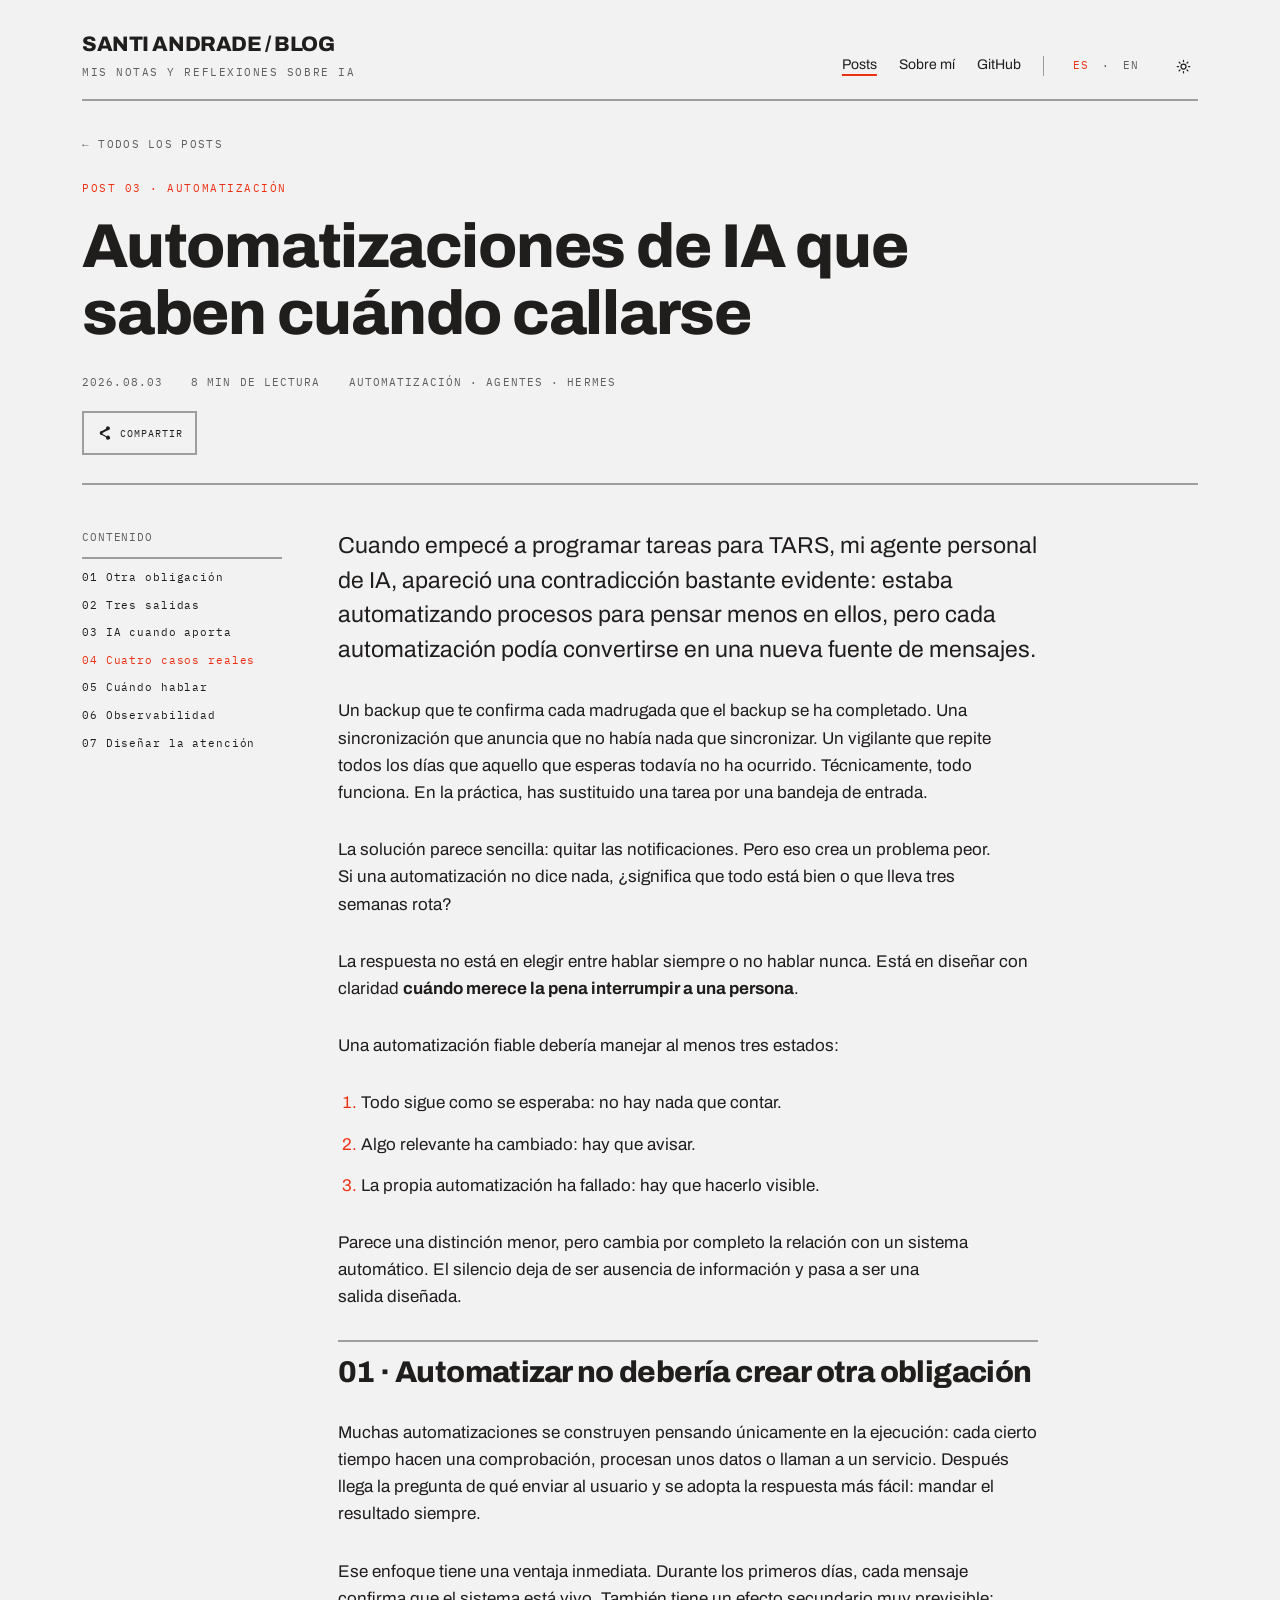
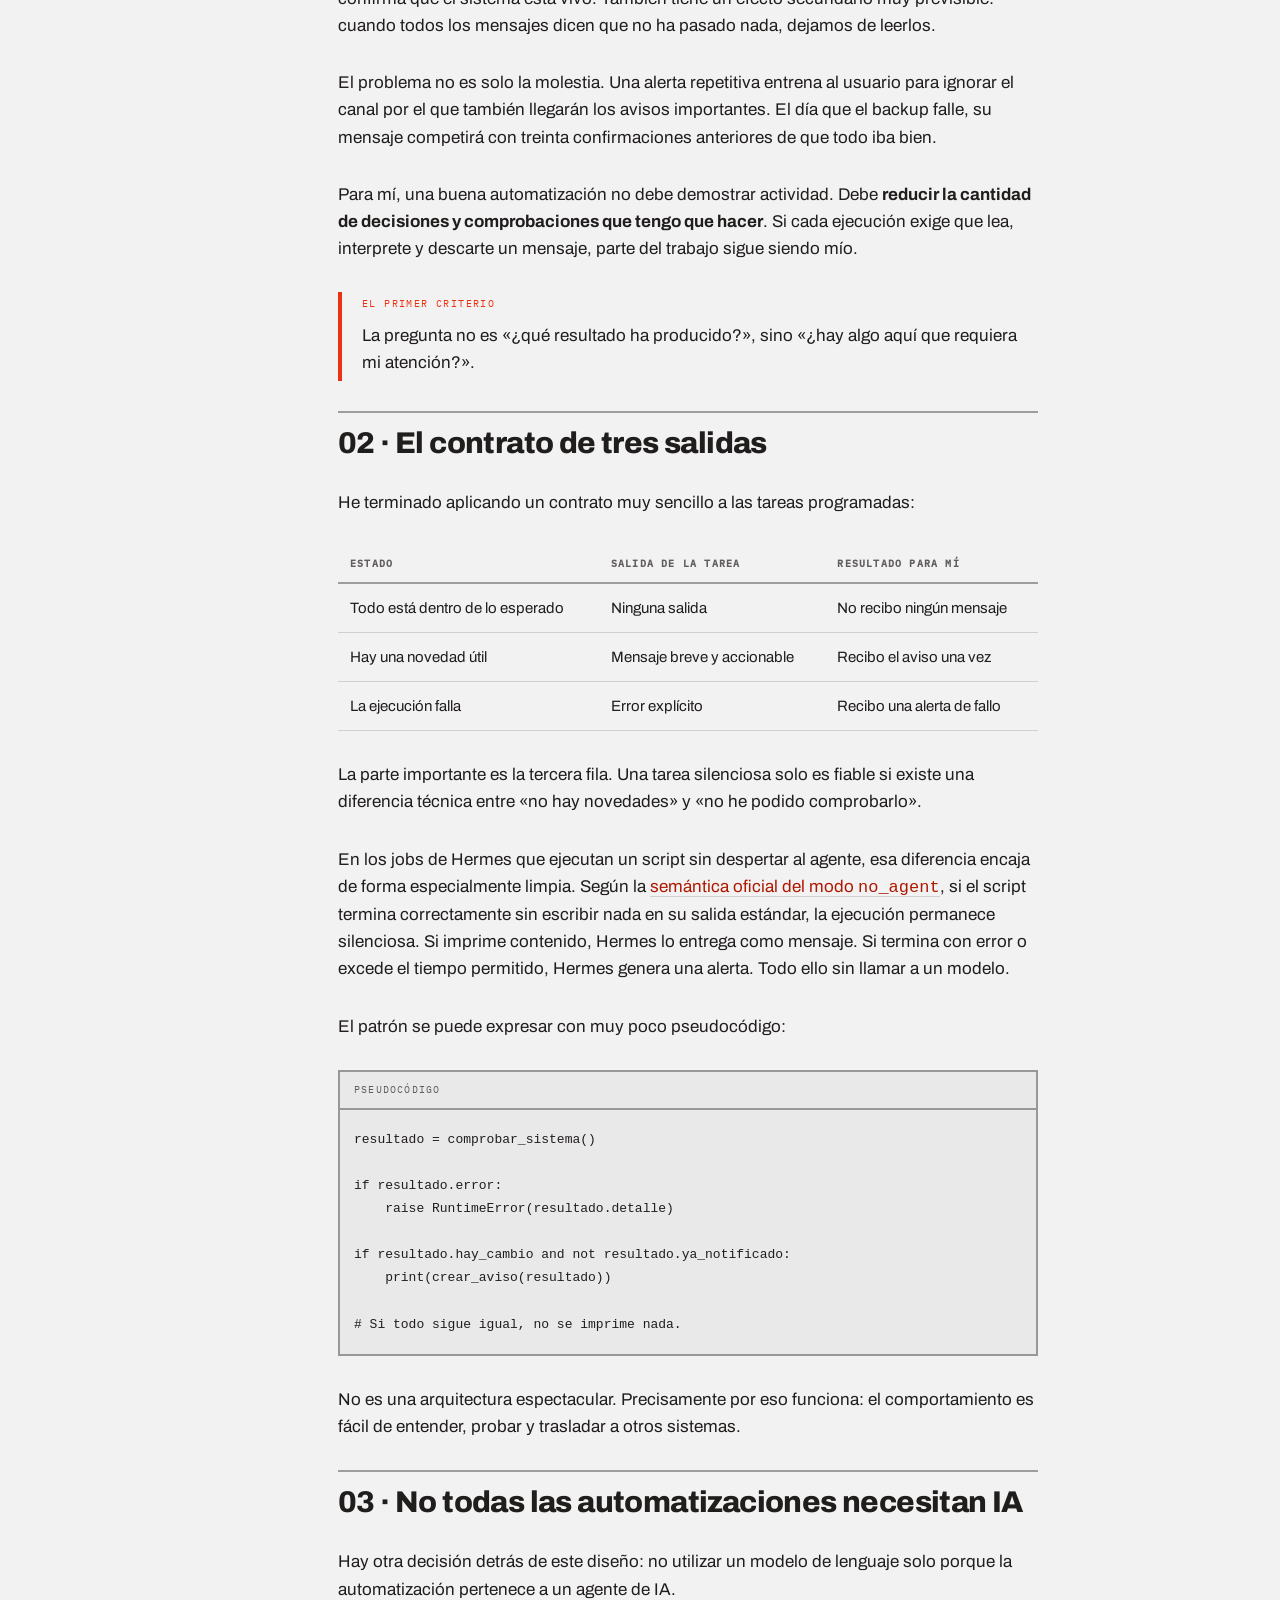
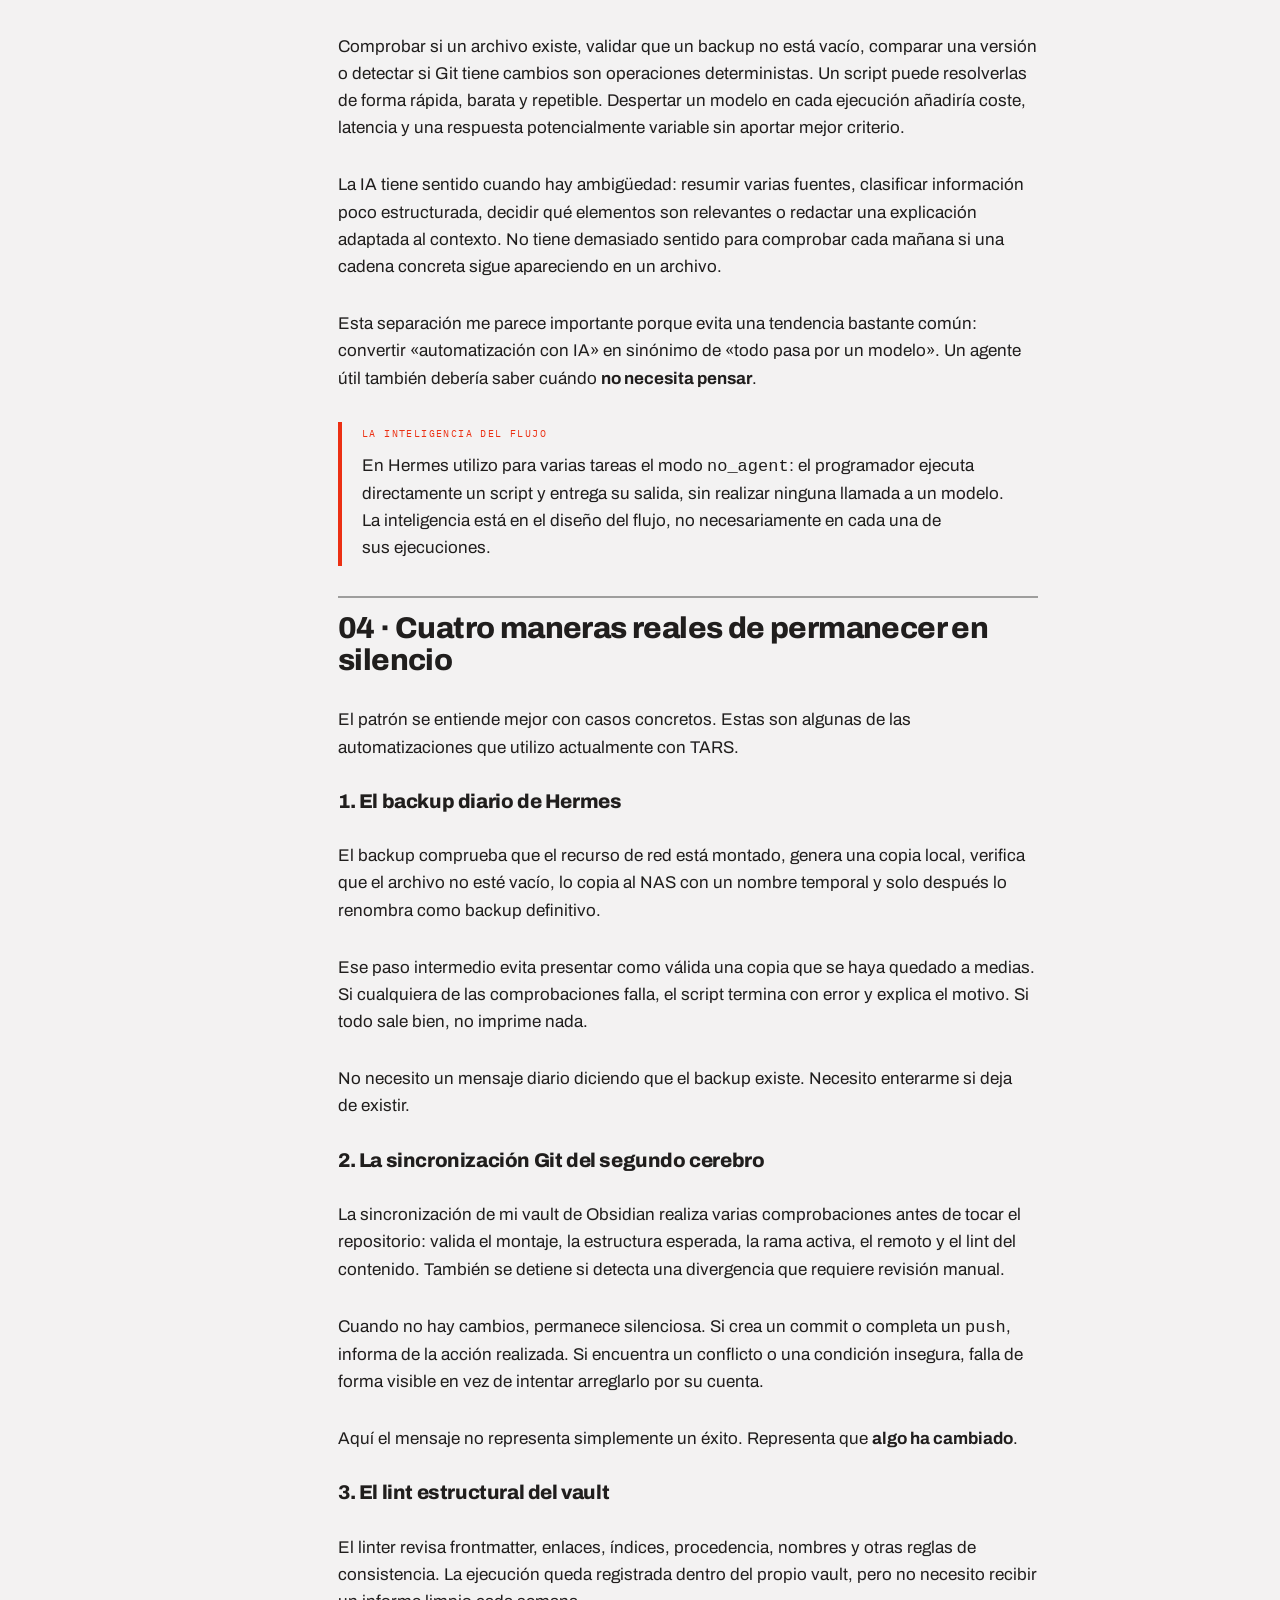
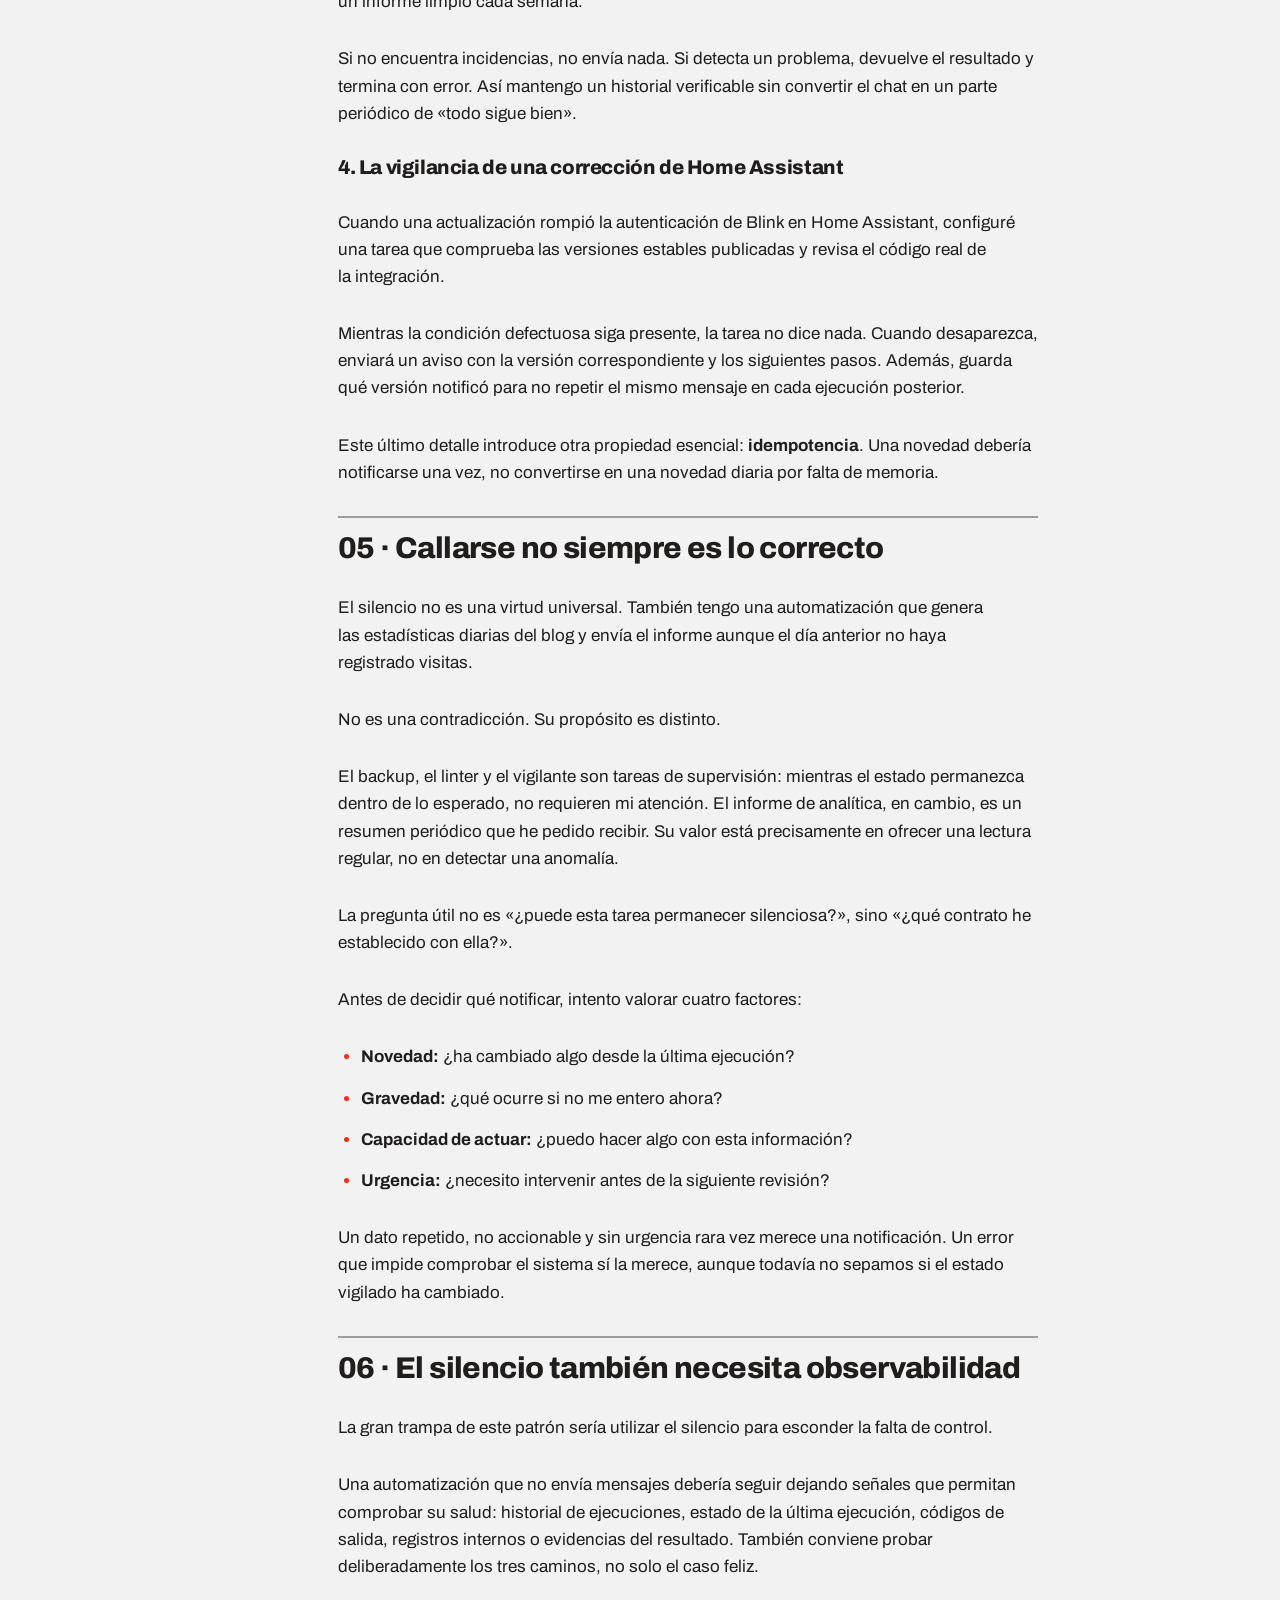
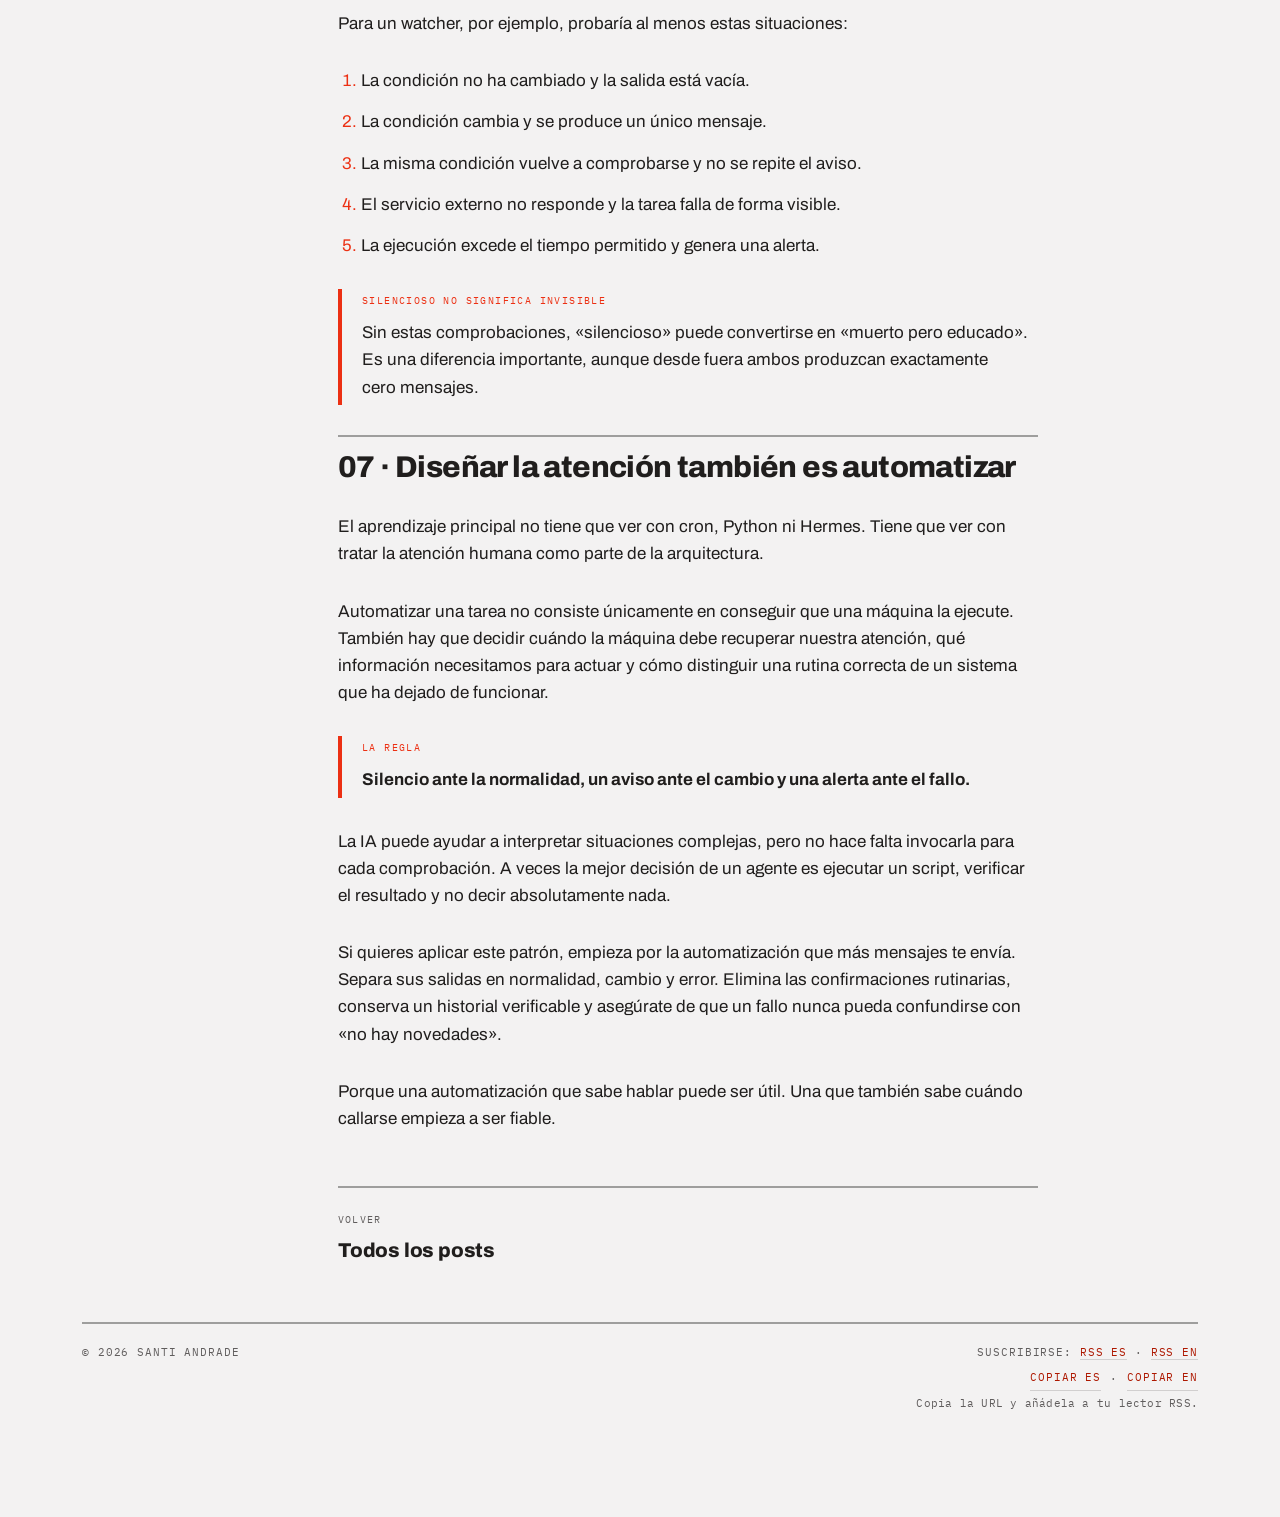
==== automatizaciones-ia-que-saben-cuando-callarse/index.html @ 7eafd033 "content: automatizaciones de IA que saben cuándo callarse" ====
<!DOCTYPE html>
<html lang="es">
<head>
<meta charset="UTF-8">
<meta name="viewport" content="width=device-width, initial-scale=1">
<meta name="site-base" content="/blog/">
<meta name="site-origin" content="https://santiandrade.github.io">
<meta name="initial-post" content="automatizaciones-ia-que-saben-cuando-callarse">
<meta name="description" content="Una automatización útil no necesita anunciar cada éxito: silencio cuando todo funciona, aviso cuando algo cambia y alerta ante el fallo.">
<meta property="og:type" content="article">
<meta property="og:title" content="Automatizaciones de IA que saben cuándo callarse / Santi Andrade">
<meta property="og:description" content="Una automatización útil no necesita anunciar cada éxito: silencio cuando todo funciona, aviso cuando algo cambia y alerta ante el fallo.">
<meta property="og:url" content="https://santiandrade.github.io/blog/automatizaciones-ia-que-saben-cuando-callarse/">
<meta property="og:site_name" content="Santi Andrade / Blog">
<meta name="twitter:card" content="summary">
<meta name="twitter:title" content="Automatizaciones de IA que saben cuándo callarse / Santi Andrade">
<meta name="twitter:description" content="Una automatización útil no necesita anunciar cada éxito: silencio cuando todo funciona, aviso cuando algo cambia y alerta ante el fallo.">
<link rel="canonical" href="https://santiandrade.github.io/blog/automatizaciones-ia-que-saben-cuando-callarse/">
<link rel="alternate" type="application/rss+xml" title="Santi Andrade / Blog — Español" href="https://santiandrade.github.io/blog/feed.xml">
<link rel="alternate" type="application/rss+xml" title="Santi Andrade / Blog — English" href="https://santiandrade.github.io/blog/feed-en.xml">
<base href="../">
<title>Automatizaciones de IA que saben cuándo callarse / Santi Andrade</title>
<link rel="stylesheet" href="css/styles.css">
</head>
<body>

<div class="page" data-r="page">

<header class="site-header" data-r="head">
  <div class="brand">
    <a href="#" class="brand-link" data-go="home">SANTI ANDRADE / BLOG</a>
    <span class="brand-tagline"><span data-l="es">MIS NOTAS Y REFLEXIONES SOBRE IA</span><span data-l="en">MY NOTES AND REFLECTIONS ON AI</span></span>
  </div>
  <nav class="site-nav">
    <a href="#" class="nav-link" data-nav="home" data-go="home"><span data-l="es">Posts</span><span data-l="en">Posts</span></a>
    <a href="#" class="nav-link" data-nav="about" data-go="about"><span data-l="es">Sobre mí</span><span data-l="en">About</span></a>
    <a href="https://github.com/santiandrade" class="nav-link" target="_blank" rel="noopener">GitHub</a>
    <span class="nav-sep"></span>
    <div class="lang-switch">
      <button type="button" class="lang-btn" data-set-lang="es">ES</button>
      <span class="lang-switch-sep">·</span>
      <button type="button" class="lang-btn" data-set-lang="en">EN</button>
    </div>
    <button type="button" class="theme-toggle" data-theme-toggle aria-label="Cambiar tema" title="Claro / Oscuro">
      <svg data-icon="sun" width="15" height="15" viewBox="0 0 24 24" fill="none" stroke="currentColor" stroke-width="2" stroke-linecap="round"><circle cx="12" cy="12" r="4"></circle><path d="M12 2v2M12 20v2M4.93 4.93l1.41 1.41M17.66 17.66l1.41 1.41M2 12h2M20 12h2M6.34 17.66l-1.41 1.41M19.07 4.93l-1.41 1.41"></path></svg>
      <svg data-icon="moon" width="15" height="15" viewBox="0 0 24 24" fill="none" stroke="currentColor" stroke-width="2" stroke-linecap="round"><path d="M12 3a6 6 0 0 0 9 9 9 9 0 1 1-9-9Z"></path></svg>
    </button>
  </nav>
</header>

<!-- ─────────── HOME ─────────── -->
<main data-screen="home">
  <section class="hero" data-r="cols">
    <h1 class="hero-title">
      <span data-l="es">Delega la ejecución a la IA, nunca tu criterio.</span>
      <span data-l="en">Delegate execution to AI, never your judgement.</span>
    </h1>
    <div class="hero-copy">
      <p class="hero-lede">
        <span data-l="es">Escribo sobre lo que construyo con IA y reflexiono sobre ello. Casos de uso, herramientas, desarrollo, pensamientos...</span><span data-l="en">I write about what I build with AI and reflect on it. Use cases, tools, development, thoughts...</span>
      </p>
      <p class="hero-meta" data-post-meta>
        <span data-l="es">3 posts · actualizado agosto 2026</span><span data-l="en">3 posts · updated August 2026</span>
      </p>
    </div>
  </section>

  <section class="search-bar" data-r="search">
    <input type="search" data-search class="search-input" placeholder="Buscar…">
    <div class="tag-bar" data-tagbar></div>
  </section>

  <div class="post-list" data-postlist>
    <p class="empty-state" data-empty hidden><span data-l="es">No hay posts que coincidan con la búsqueda.</span><span data-l="en">No posts match your search.</span></p>
  </div>

  <section class="quote-banner" data-r="banner">
    <div class="quote-banner-body">
      <p class="quote-text"><span data-l="es">«Solo podemos ver a corta distancia, pero podemos ver mucho de lo que queda por hacer.»</span><span data-l="en">"We can only see a short distance ahead, but we can see plenty there that needs to be done."</span></p>
      <span class="quote-author">Alan Turing · Computing Machinery and Intelligence (1950)</span>
    </div>
  </section>
</main>

<!-- ─────────── POST ─────────── -->
<main data-screen="post">
  <div class="post-back">
    <a href="#" class="back-link" data-go="home"><span data-l="es">← Todos los posts</span><span data-l="en">← All posts</span></a>
  </div>

  <header class="post-header" data-post-header></header>

  <div class="post-doc" data-r="doc">
    <aside class="post-toc" data-post-toc>
      <span class="post-toc-label"><span data-l="es">Contenido</span><span data-l="en">Contents</span></span>
    </aside>

    <article class="post-body" data-post-body></article>
  </div>
</main>

<!-- ─────────── ABOUT ─────────── -->
<main data-screen="about">
  <section class="about-hero" data-r="cols">
    <div class="about-hero-text" data-about-hero-text></div>
    <div class="about-portrait" data-about-portrait></div>
  </section>

  <section class="about-section" data-r="cols">
    <h2 class="about-section-label" data-about-tools-label></h2>
    <div class="tool-grid" data-about-tools></div>
  </section>

  <section class="about-section" data-r="cols">
    <h2 class="about-section-label" data-about-contact-label></h2>
    <div class="contact-links" data-about-contact></div>
  </section>
</main>

<footer class="site-footer">
  <span>© <span data-year></span> Santi Andrade</span>
  <div class="rss-subscription">
    <span class="rss-links"><span data-l="es">Suscribirse:</span><span data-l="en">Subscribe:</span> <a class="rss-link" href="https://santiandrade.github.io/blog/feed.xml" aria-label="RSS en español">RSS ES</a> · <a class="rss-link" href="https://santiandrade.github.io/blog/feed-en.xml" aria-label="RSS in English">RSS EN</a></span>
    <span class="rss-copy-actions">
      <button type="button" class="rss-copy-btn" data-copy-rss="https://santiandrade.github.io/blog/feed.xml"><span data-l="es">Copiar ES</span><span data-l="en">Copy ES</span></button>
      <span aria-hidden="true">·</span>
      <button type="button" class="rss-copy-btn" data-copy-rss="https://santiandrade.github.io/blog/feed-en.xml"><span data-l="es">Copiar EN</span><span data-l="en">Copy EN</span></button>
    </span>
    <span class="rss-help"><span data-l="es">Copia la URL y añádela a tu lector RSS.</span><span data-l="en">Copy the URL and add it to your RSS reader.</span></span>
    <span class="rss-copy-status" data-rss-copy-status role="status" aria-live="polite" aria-atomic="true"></span>
  </div>
</footer>

</div>

<script src="js/data/tags.js" defer></script>
<script src="js/data/about.js" defer></script>
<script src="js/data/posts-meta.js" defer></script>
<script src="js/data/posts/hermes-agent.js" defer></script>
<script src="js/data/posts/segundo-cerebro-obsidian-hermes.js" defer></script>
<script src="js/data/posts/automatizaciones-ia-que-saben-cuando-callarse.js" defer></script>
<!-- Cada post nuevo añade aquí su propio <script src="js/data/posts/<id>.js" defer> -->
<script src="js/main.js" defer></script>
<!-- Cloudflare Web Analytics --><script type='module' src='https://static.cloudflareinsights.com/beacon.min.js' data-cf-beacon='{"token": "be5500f960274573ae7186c8de15dc3d"}'></script><!-- End Cloudflare Web Analytics -->
</body>
</html>
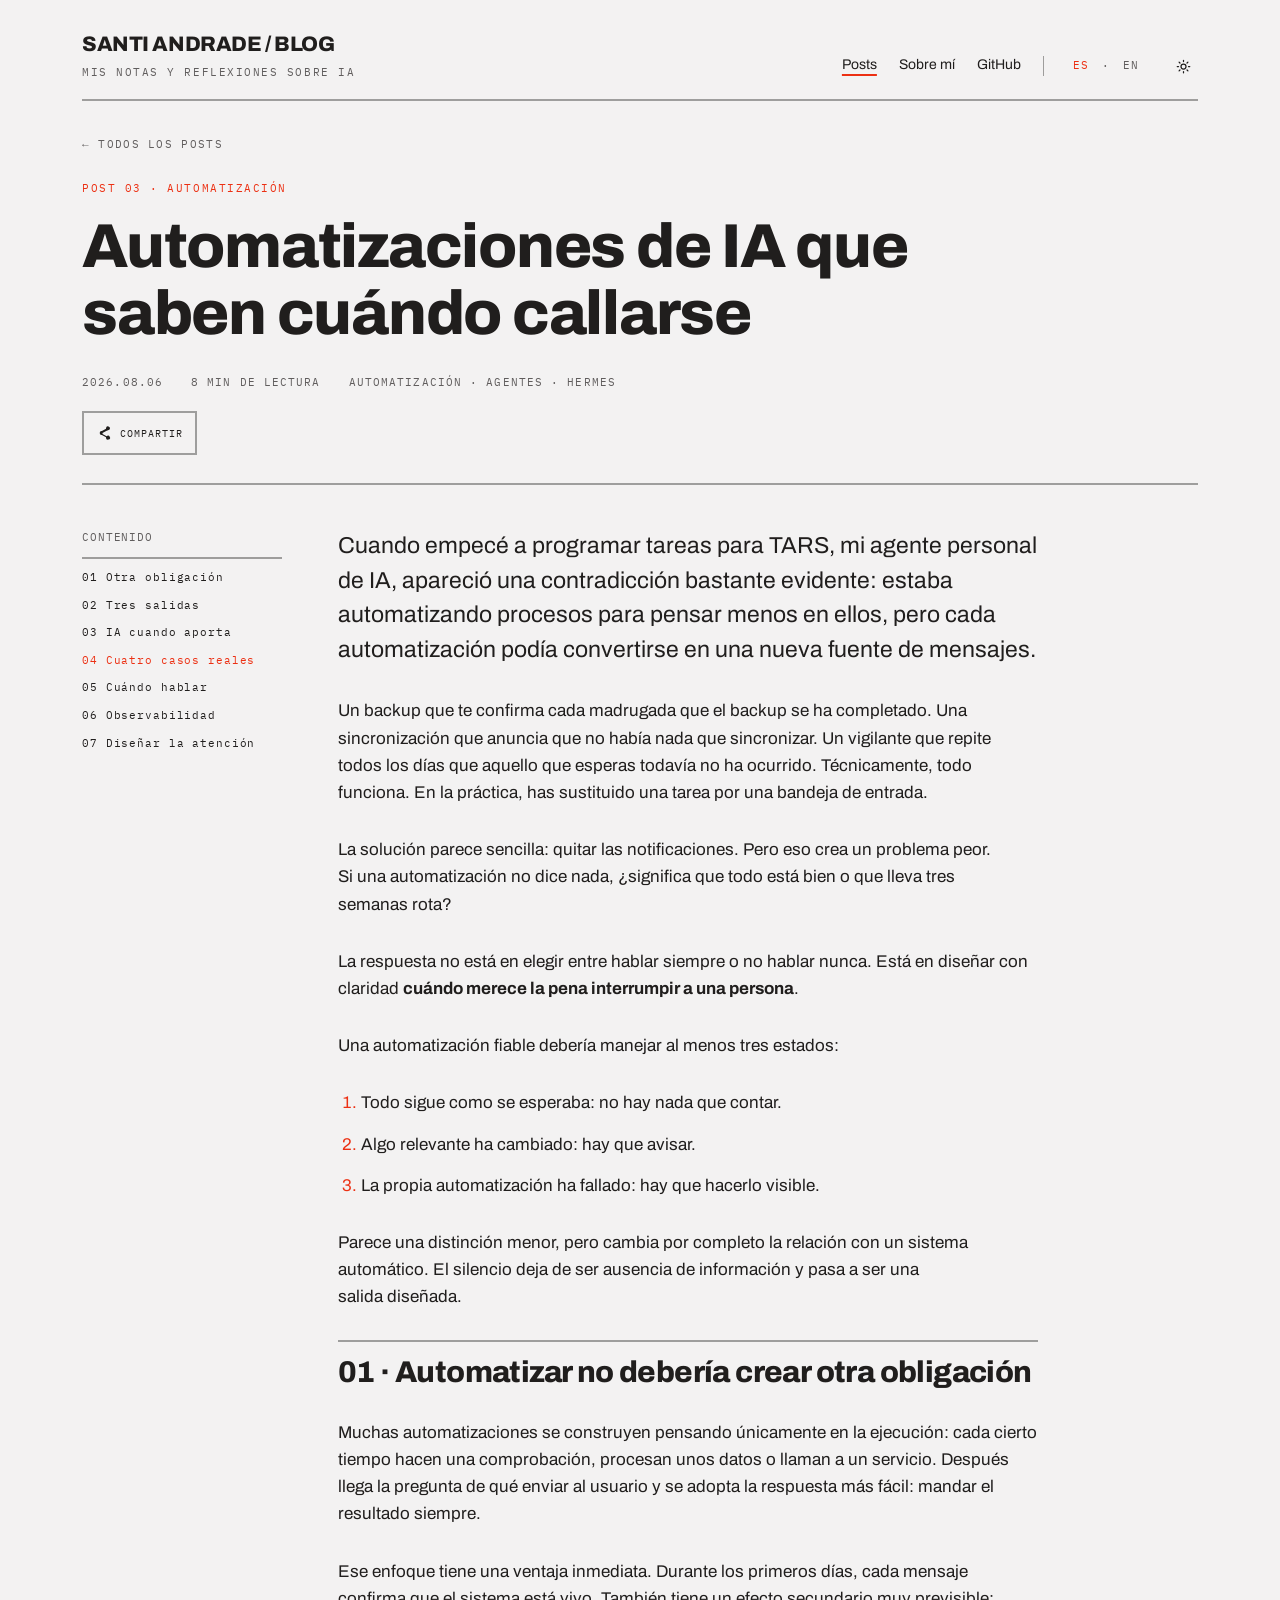
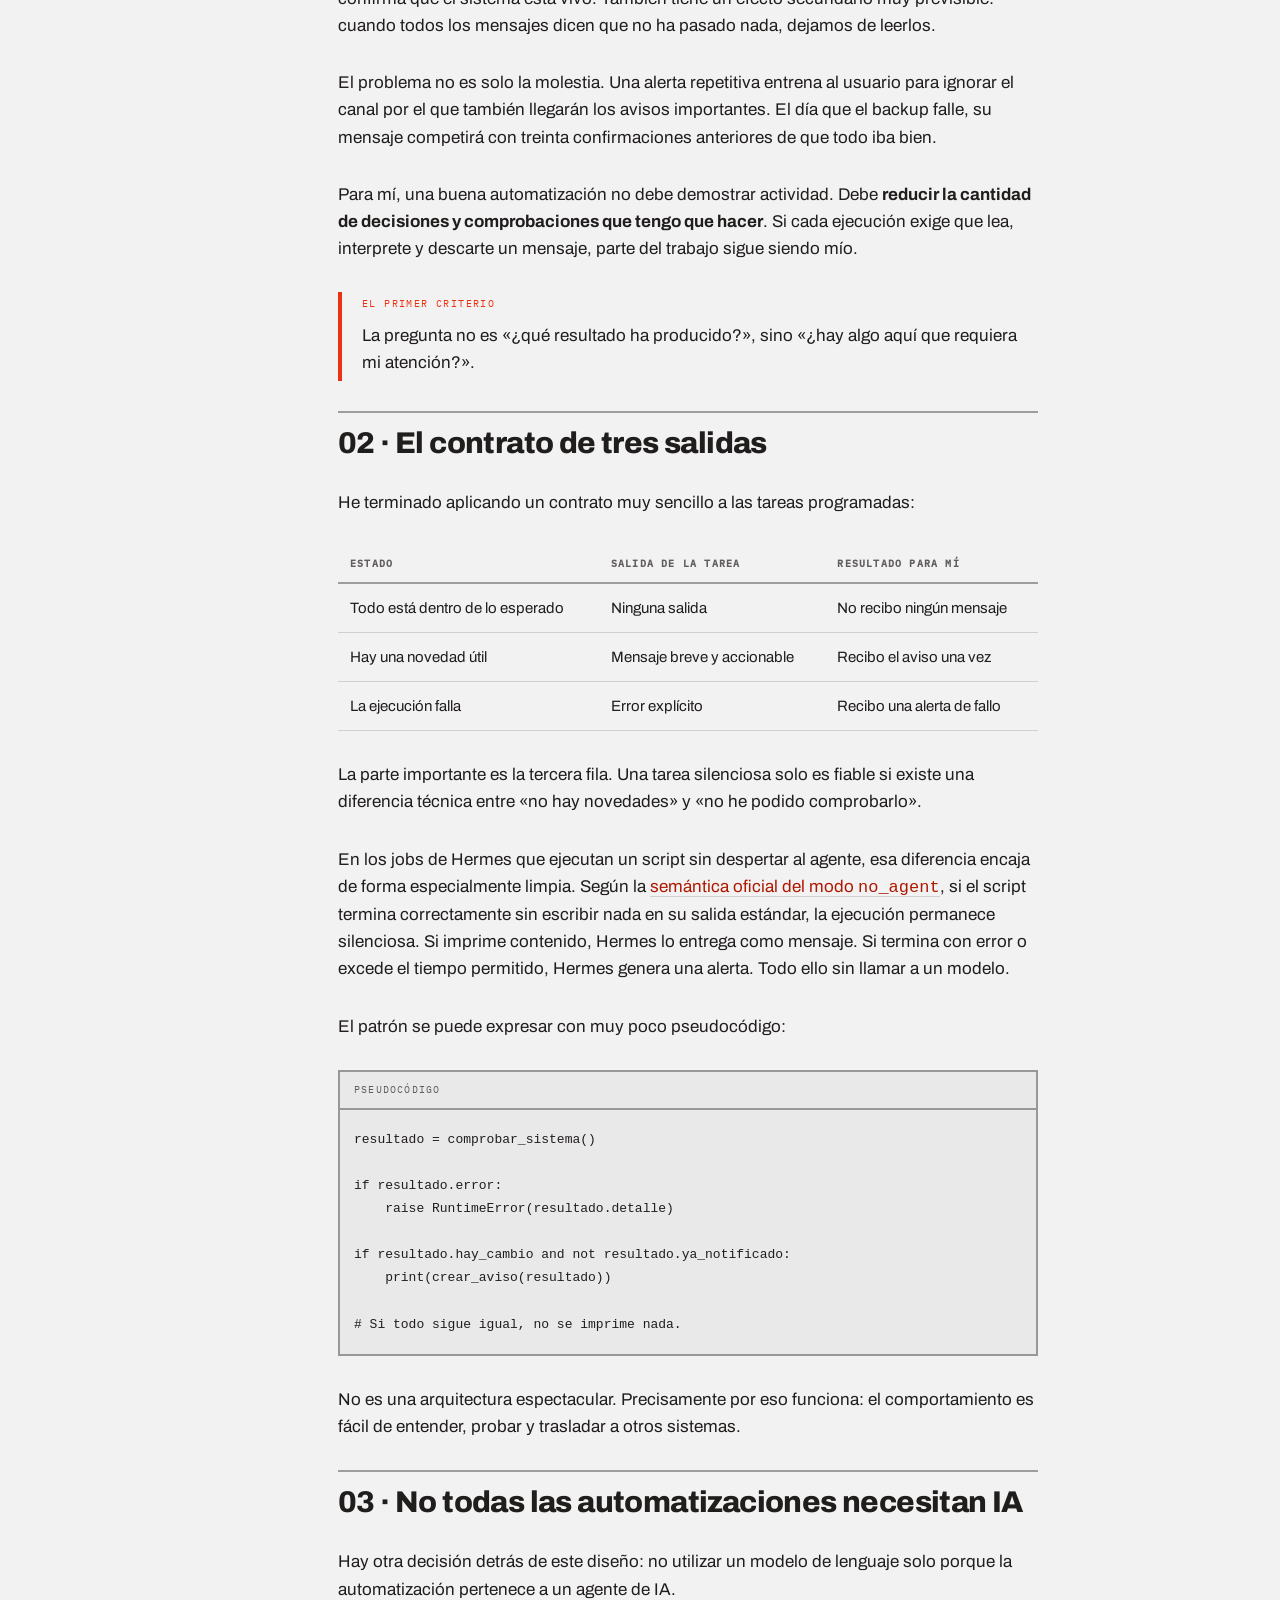
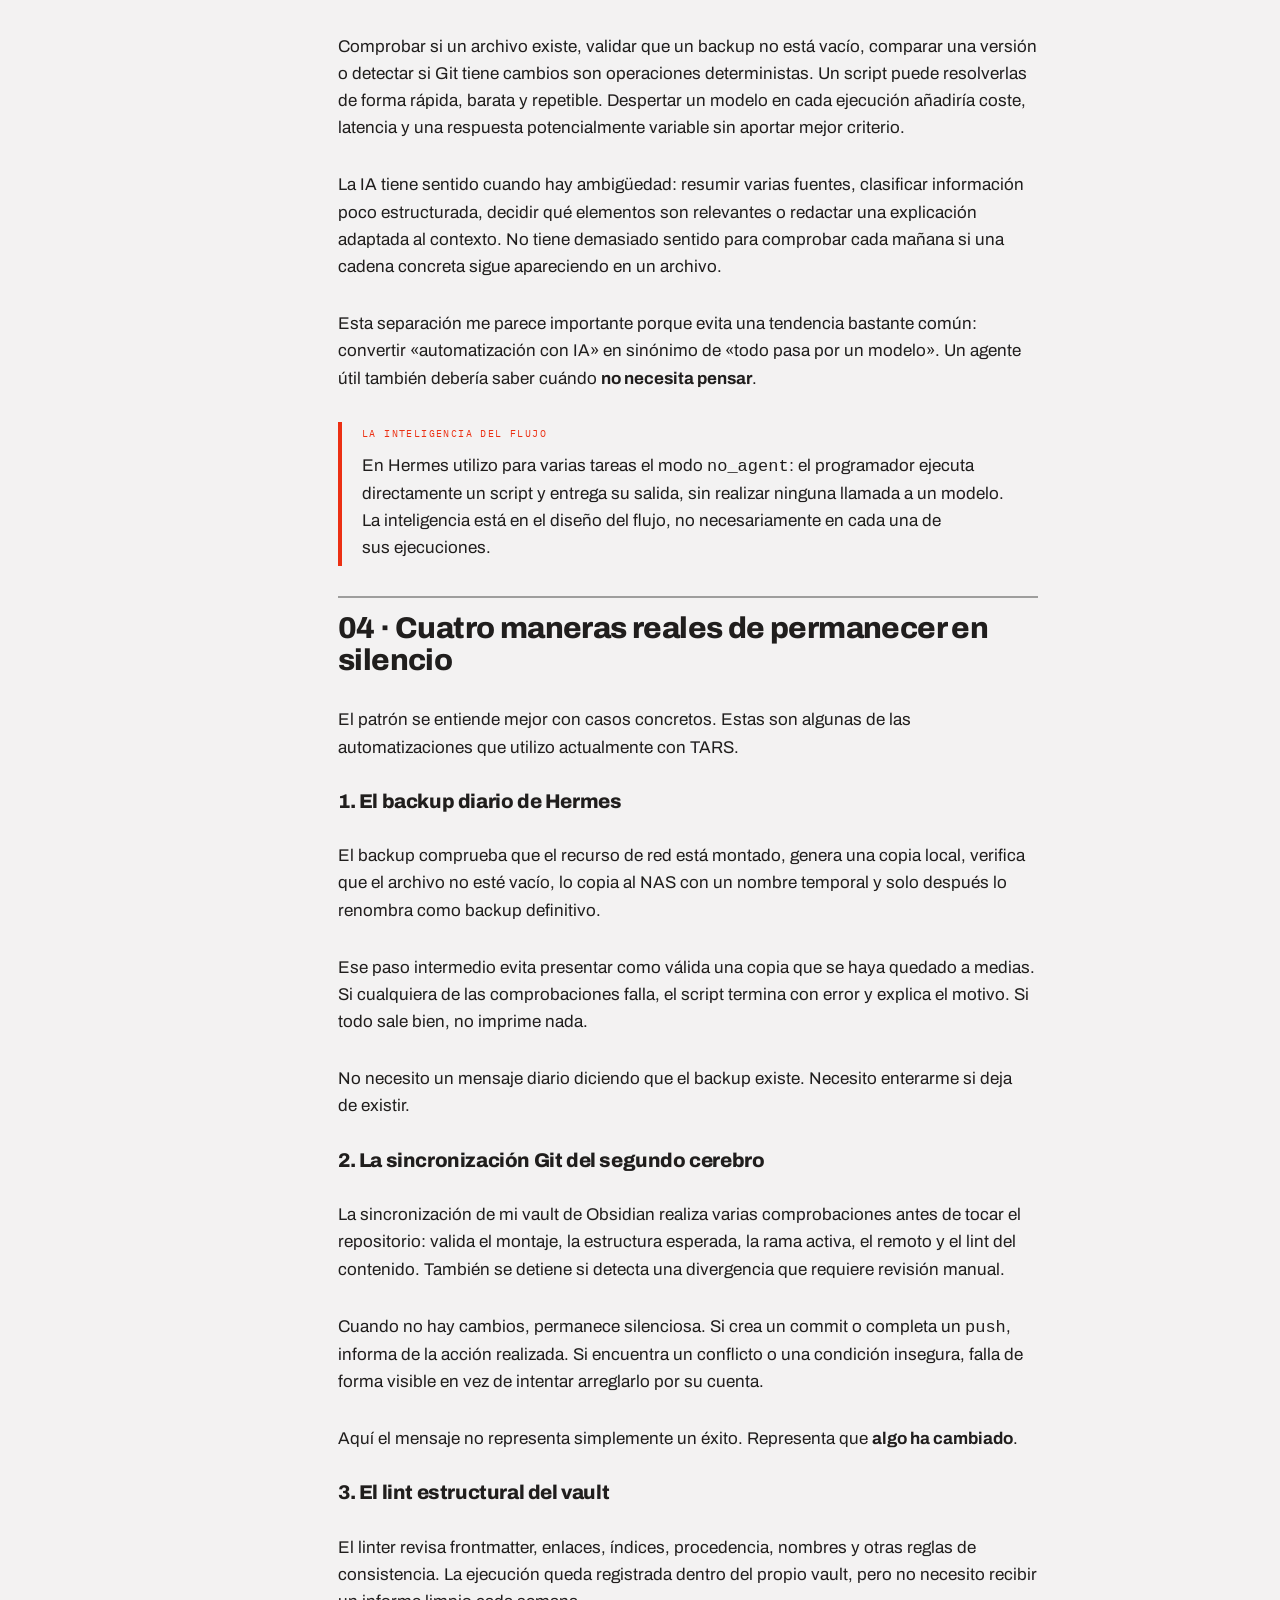
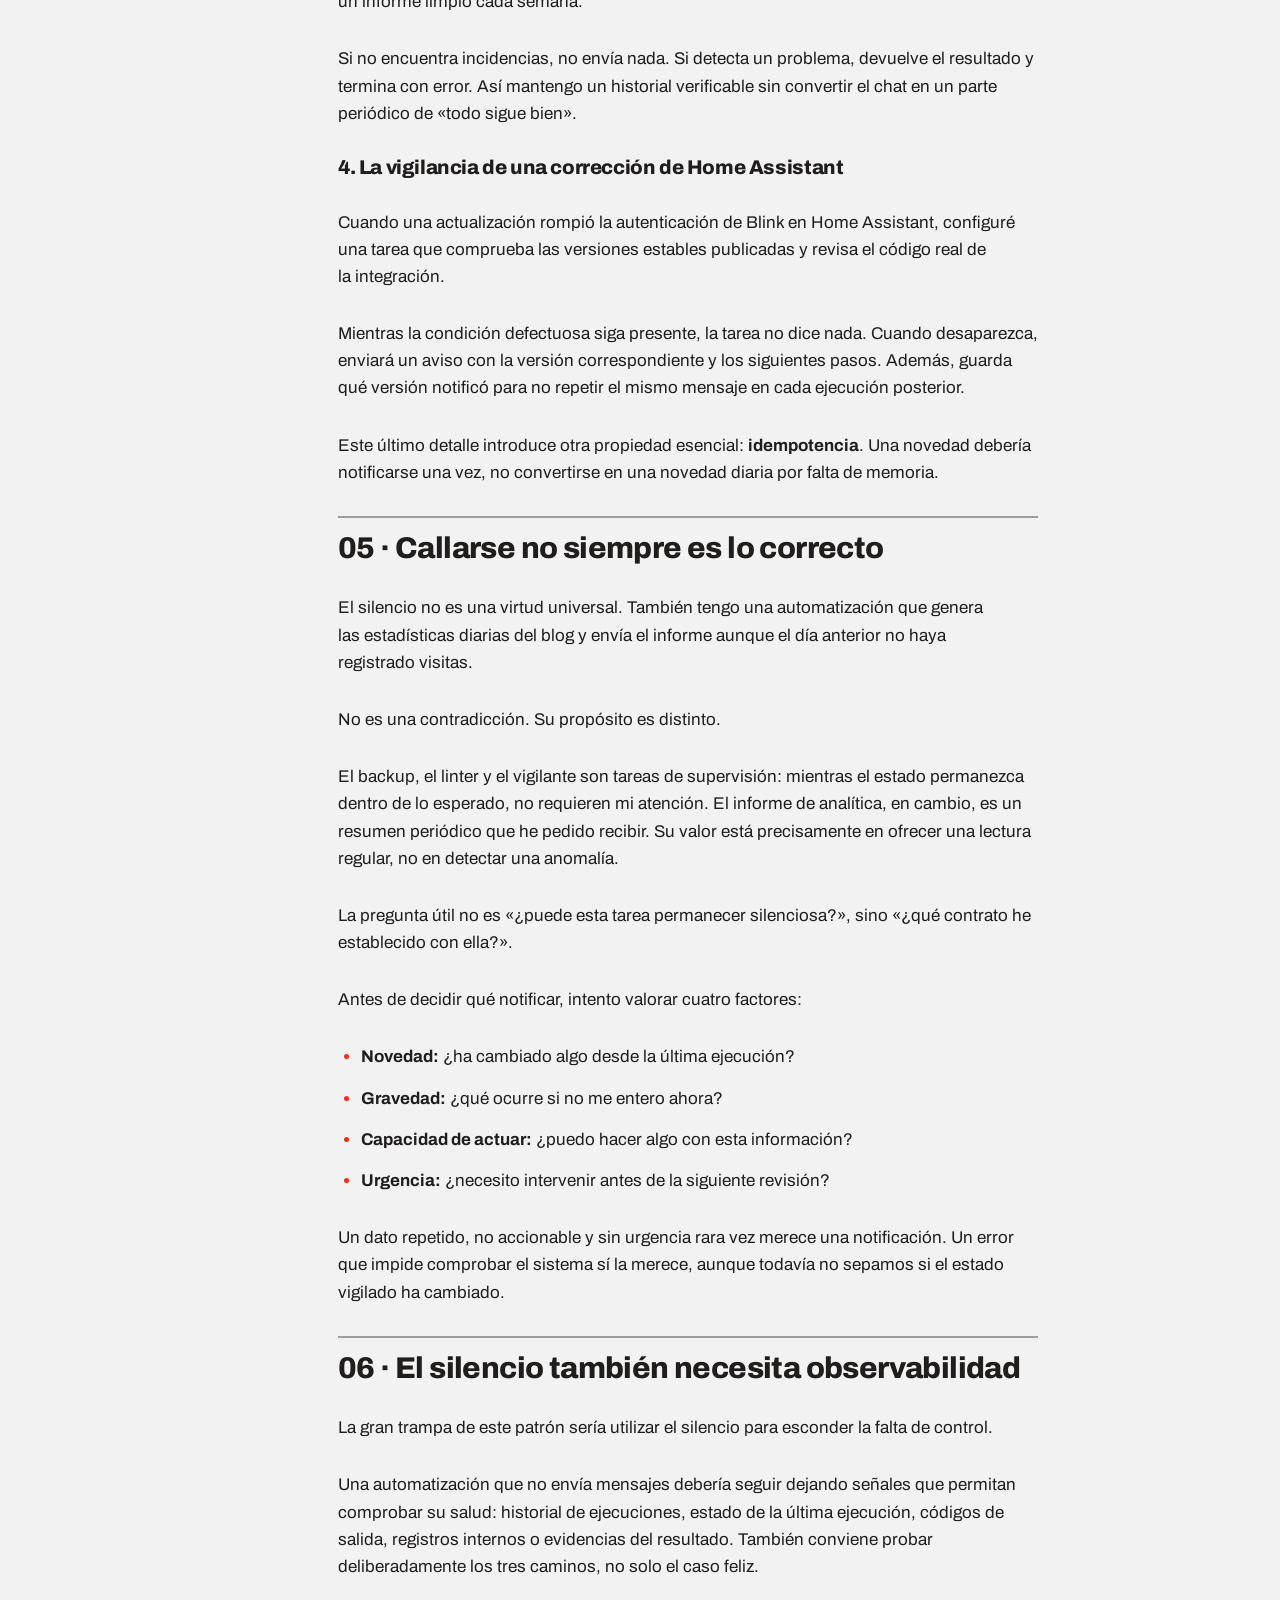
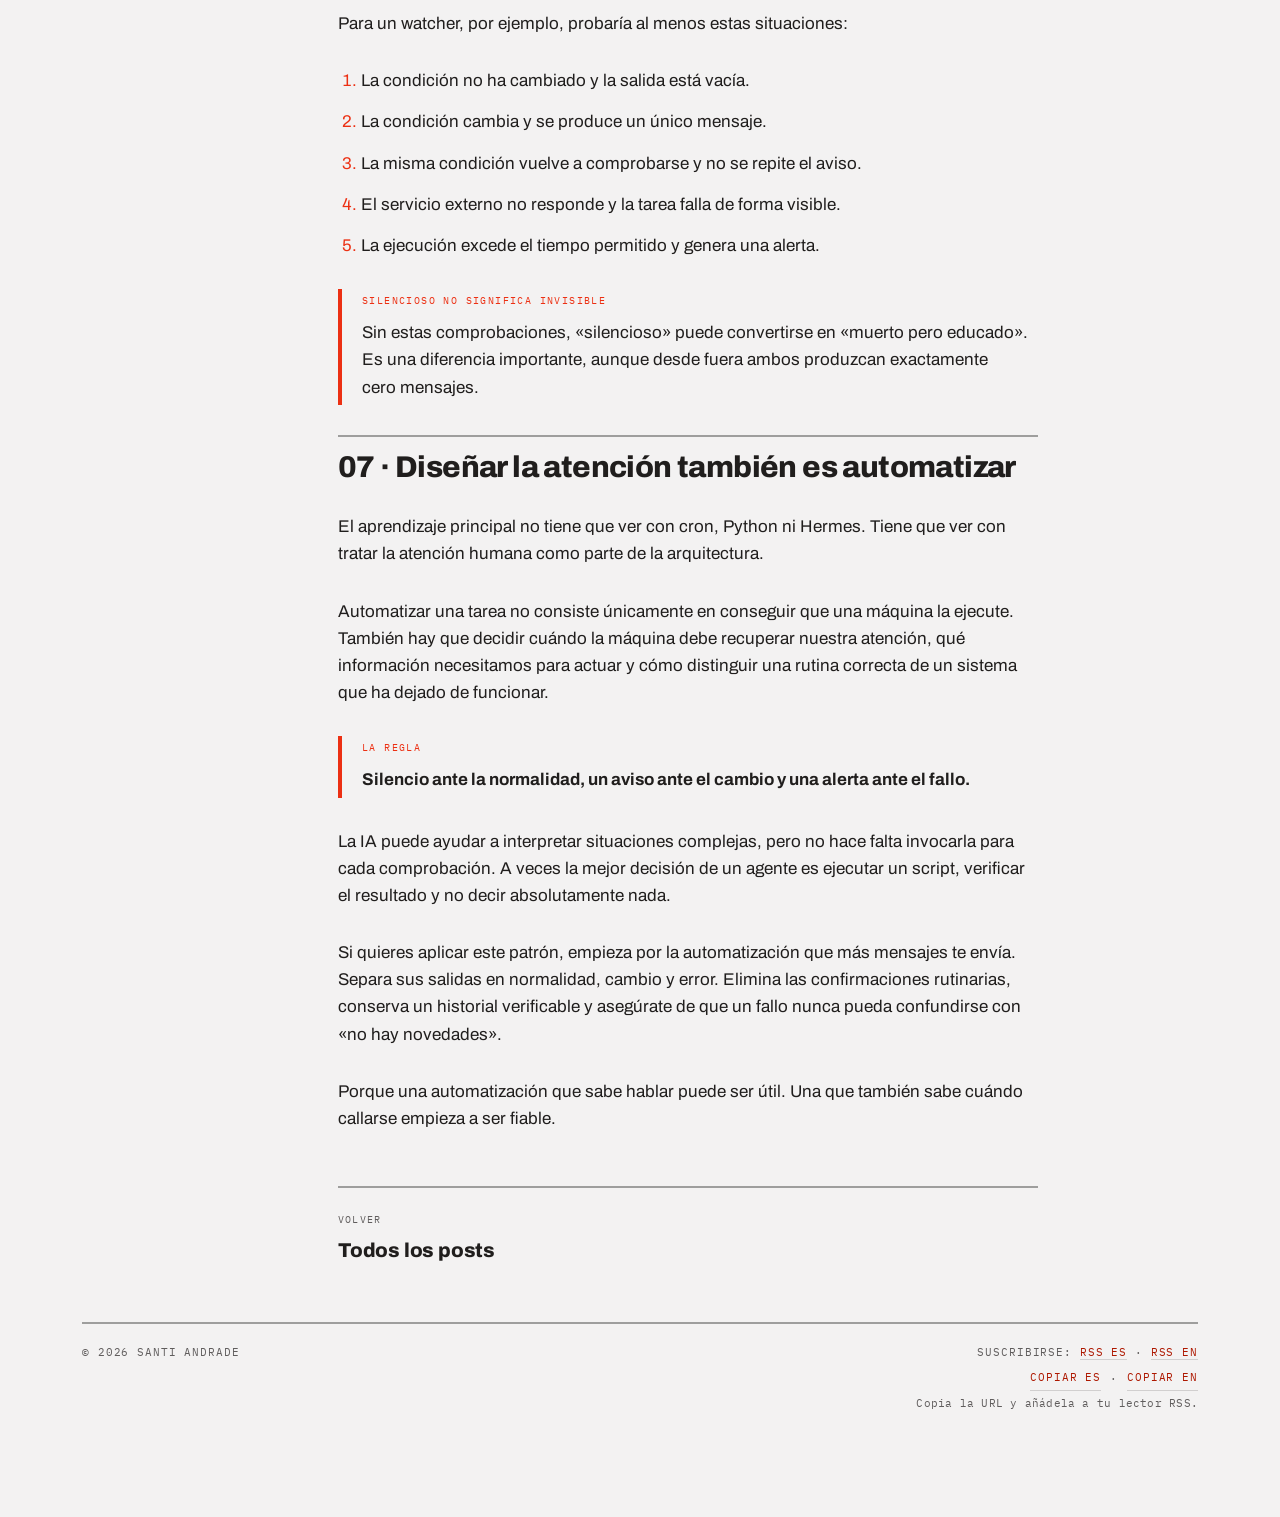
==== commit 4546f3fe: "content: add PDF menu automation post" ====
--- a/automatizaciones-ia-que-saben-cuando-callarse/index.html
+++ b/automatizaciones-ia-que-saben-cuando-callarse/index.html
@@ -60,7 +60,7 @@
         <span data-l="es">Escribo sobre lo que construyo con IA y reflexiono sobre ello. Casos de uso, herramientas, desarrollo, pensamientos...</span><span data-l="en">I write about what I build with AI and reflect on it. Use cases, tools, development, thoughts...</span>
       </p>
       <p class="hero-meta" data-post-meta>
-        <span data-l="es">3 posts · actualizado agosto 2026</span><span data-l="en">3 posts · updated August 2026</span>
+        <span data-l="es">4 posts · actualizado agosto 2026</span><span data-l="en">4 posts · updated August 2026</span>
       </p>
     </div>
   </section>
@@ -139,6 +139,7 @@
 <script src="js/data/posts/hermes-agent.js" defer></script>
 <script src="js/data/posts/segundo-cerebro-obsidian-hermes.js" defer></script>
 <script src="js/data/posts/automatizaciones-ia-que-saben-cuando-callarse.js" defer></script>
+<script src="js/data/posts/pdf-mensual-aviso-diario-automatizacion-familiar.js" defer></script>
 <!-- Cada post nuevo añade aquí su propio <script src="js/data/posts/<id>.js" defer> -->
 <script src="js/main.js" defer></script>
 <!-- Cloudflare Web Analytics --><script type='module' src='https://static.cloudflareinsights.com/beacon.min.js' data-cf-beacon='{"token": "be5500f960274573ae7186c8de15dc3d"}'></script><!-- End Cloudflare Web Analytics -->
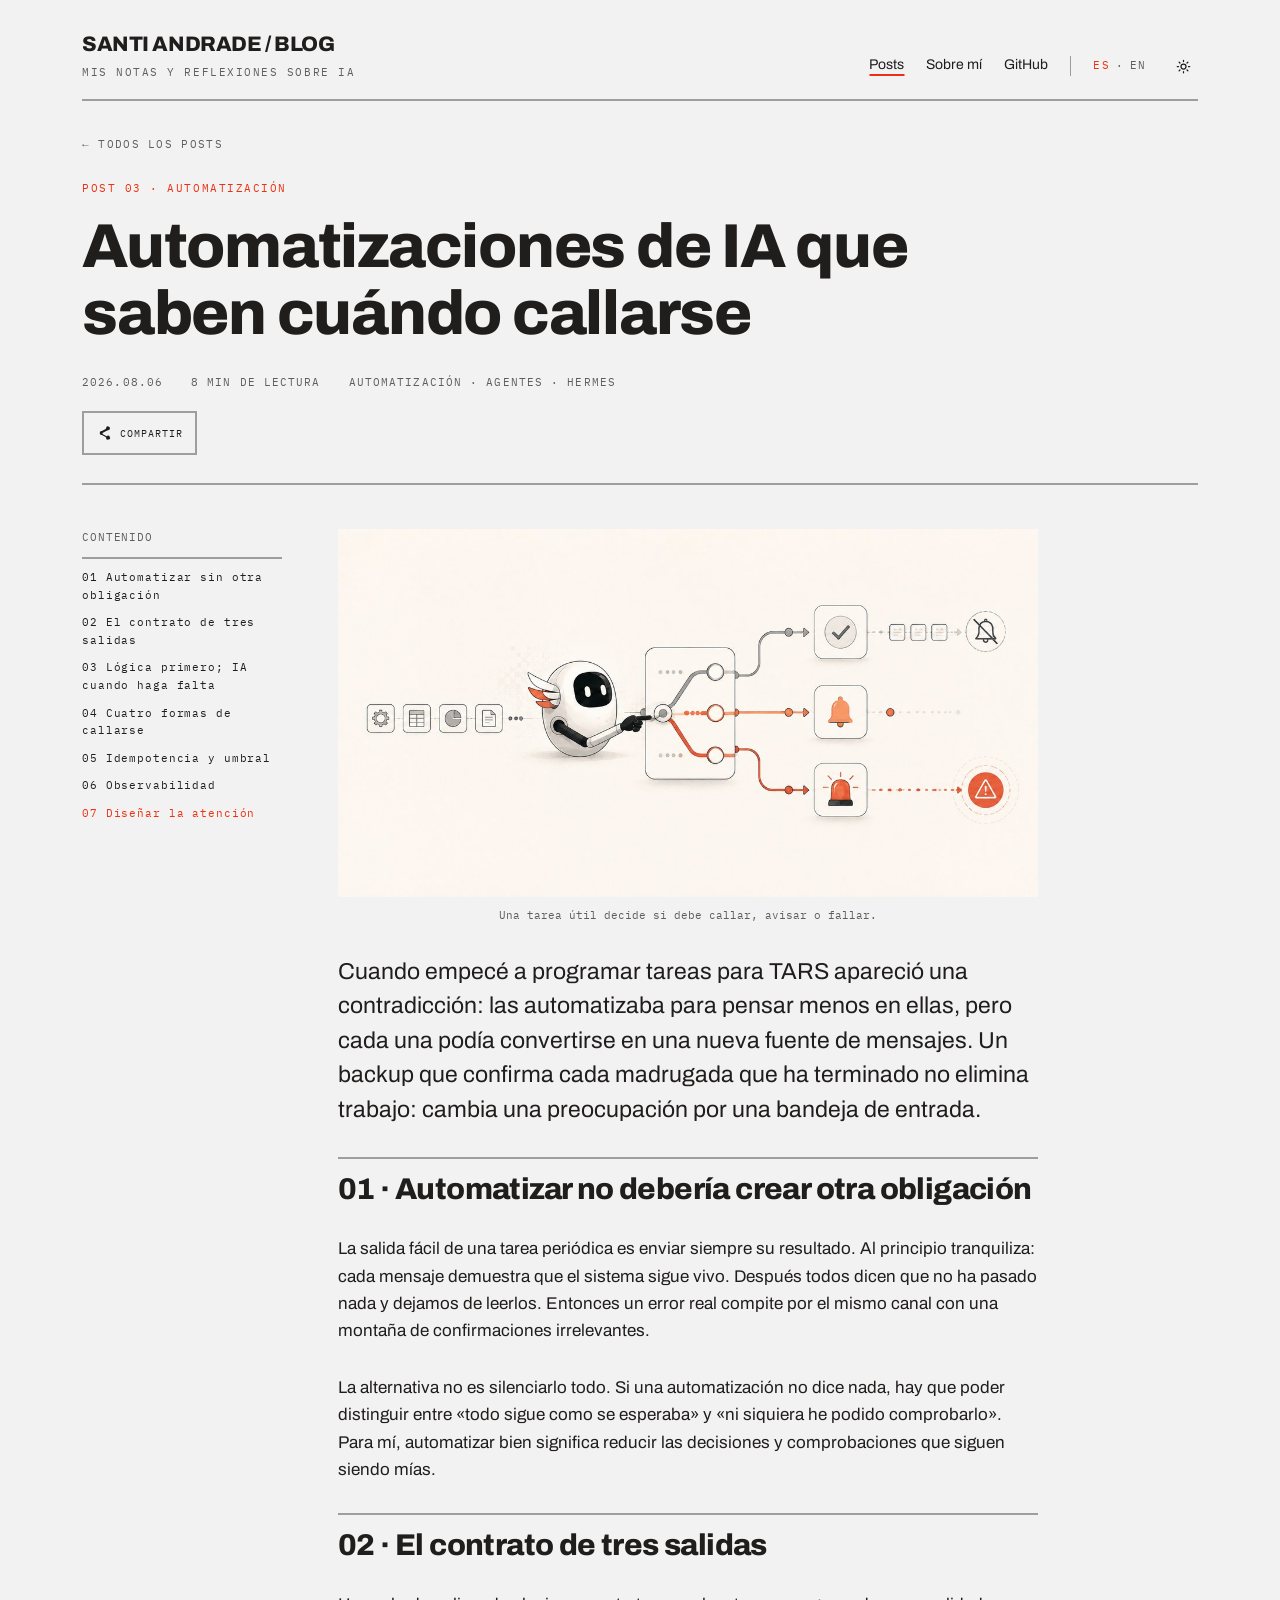
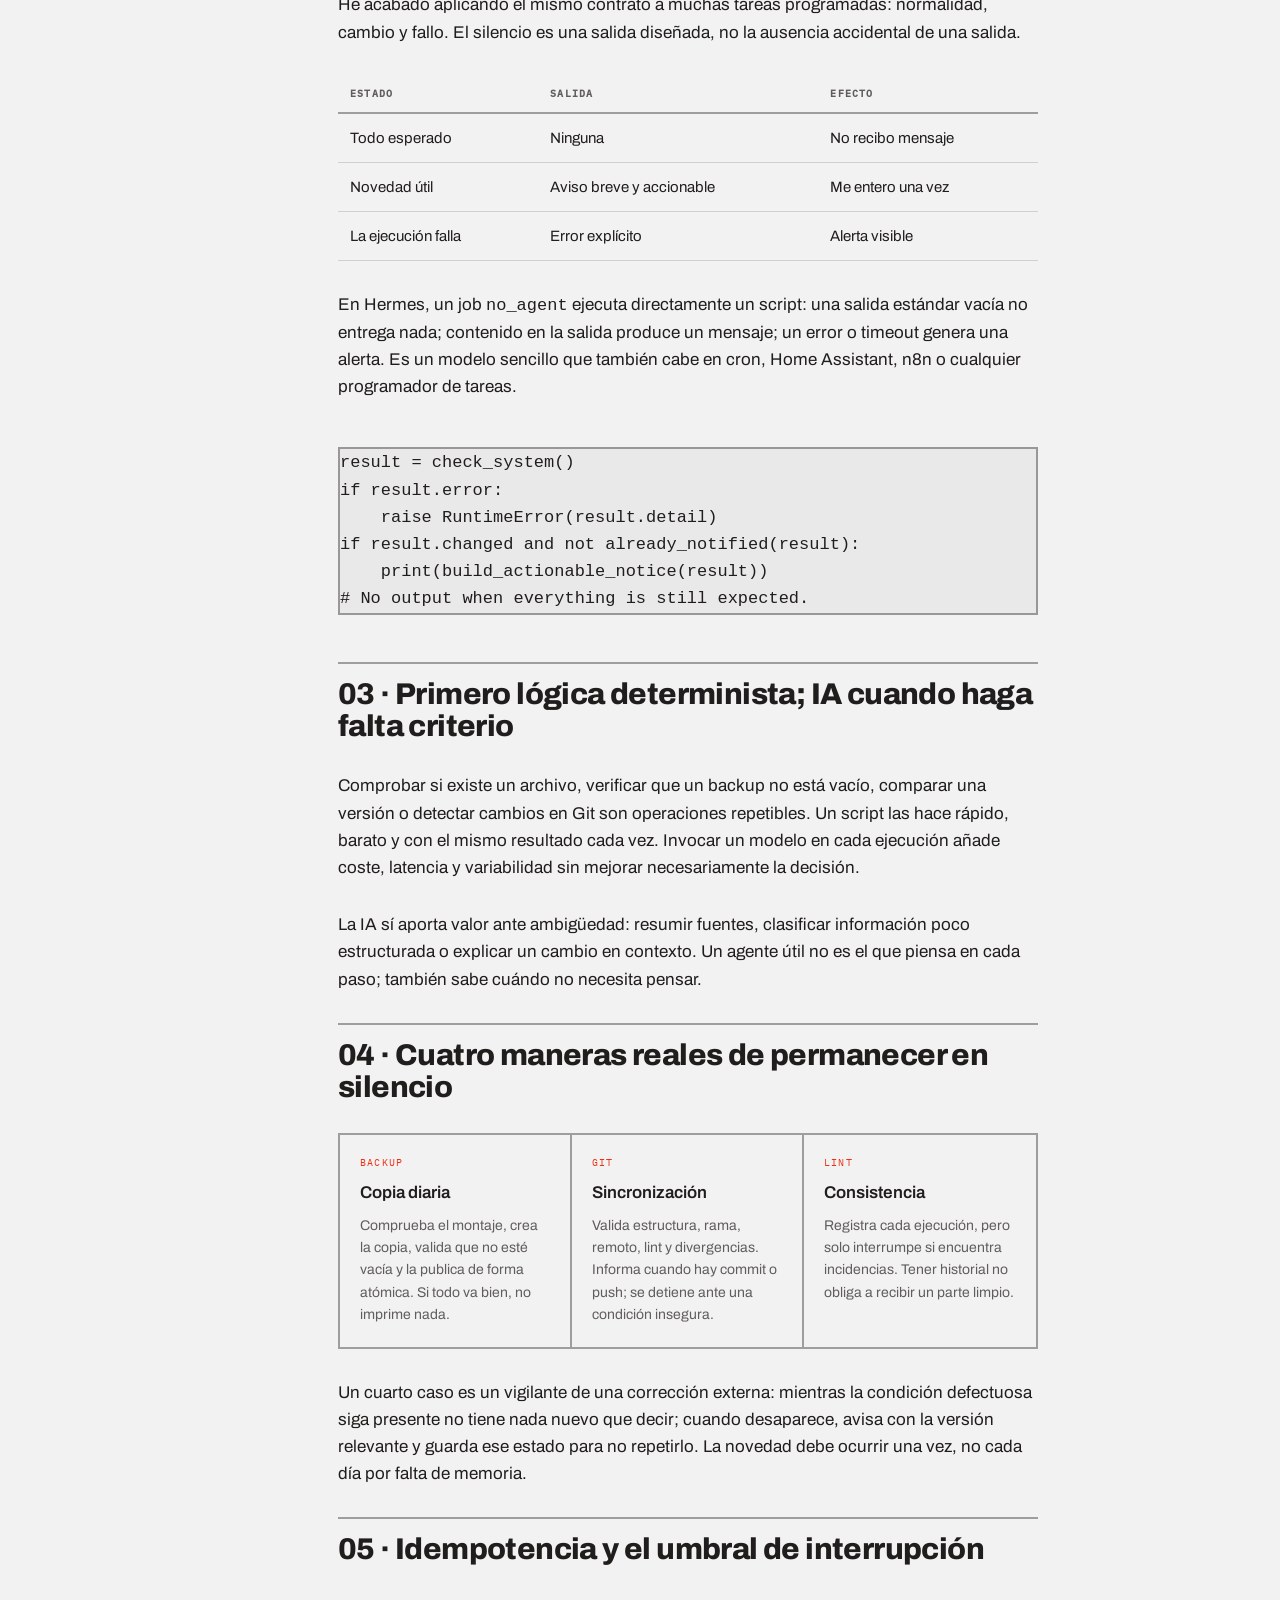
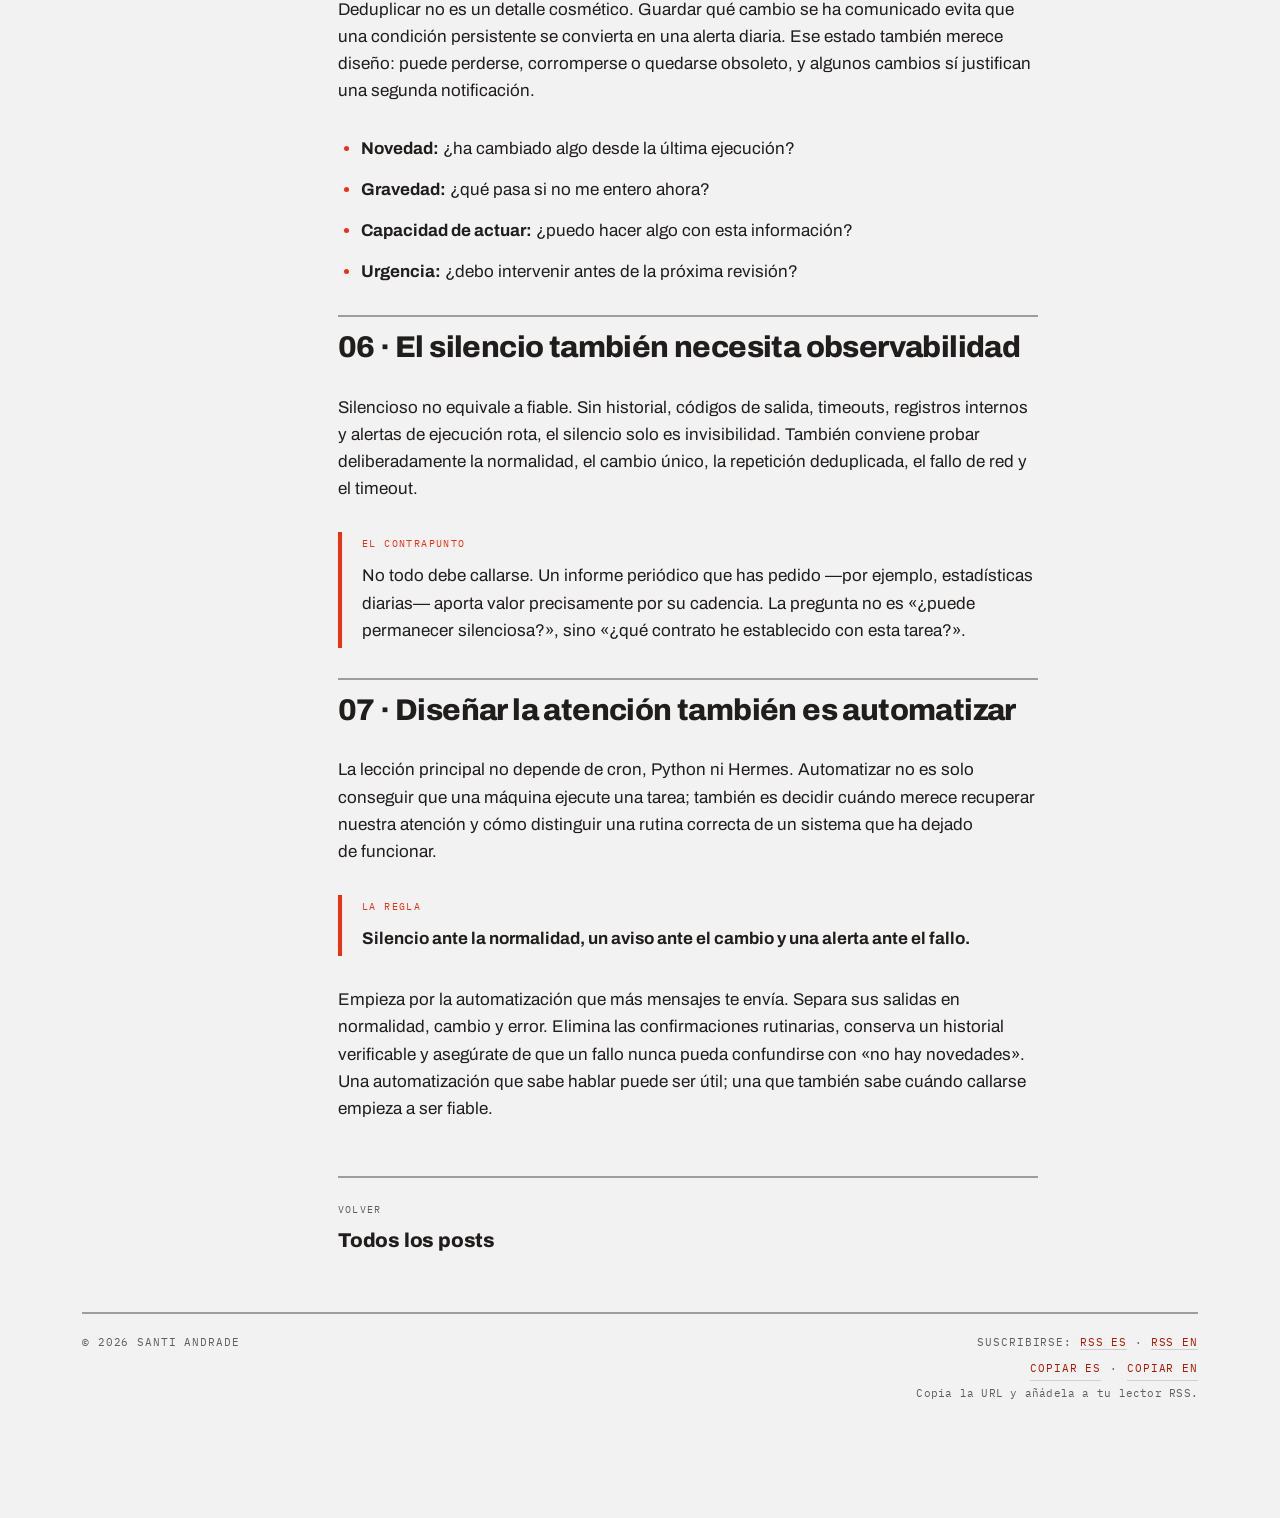
==== commit 94f56e55: "feat: publish AI automation silence post" ====
--- a/automatizaciones-ia-que-saben-cuando-callarse/index.html
+++ b/automatizaciones-ia-que-saben-cuando-callarse/index.html
@@ -6,19 +6,19 @@
 <meta name="site-base" content="/blog/">
 <meta name="site-origin" content="https://santiandrade.github.io">
 <meta name="initial-post" content="automatizaciones-ia-que-saben-cuando-callarse">
-<meta name="description" content="Una automatización útil no necesita anunciar cada éxito: silencio cuando todo funciona, aviso cuando algo cambia y alerta ante el fallo.">
+<base href="../">
+<meta name="description" content="Una automatización útil no necesita anunciar cada éxito. Así diseño tareas que guardan silencio cuando todo funciona, avisan cuando algo cambia y nunca confunden un error con la ausencia de novedades.">
 <meta property="og:type" content="article">
 <meta property="og:title" content="Automatizaciones de IA que saben cuándo callarse / Santi Andrade">
-<meta property="og:description" content="Una automatización útil no necesita anunciar cada éxito: silencio cuando todo funciona, aviso cuando algo cambia y alerta ante el fallo.">
+<meta property="og:description" content="Una automatización útil no necesita anunciar cada éxito. Así diseño tareas que guardan silencio cuando todo funciona, avisan cuando algo cambia y nunca confunden un error con la ausencia de novedades.">
 <meta property="og:url" content="https://santiandrade.github.io/blog/automatizaciones-ia-que-saben-cuando-callarse/">
 <meta property="og:site_name" content="Santi Andrade / Blog">
 <meta name="twitter:card" content="summary">
 <meta name="twitter:title" content="Automatizaciones de IA que saben cuándo callarse / Santi Andrade">
-<meta name="twitter:description" content="Una automatización útil no necesita anunciar cada éxito: silencio cuando todo funciona, aviso cuando algo cambia y alerta ante el fallo.">
+<meta name="twitter:description" content="Una automatización útil no necesita anunciar cada éxito. Así diseño tareas que guardan silencio cuando todo funciona, avisan cuando algo cambia y nunca confunden un error con la ausencia de novedades.">
 <link rel="canonical" href="https://santiandrade.github.io/blog/automatizaciones-ia-que-saben-cuando-callarse/">
 <link rel="alternate" type="application/rss+xml" title="Santi Andrade / Blog — Español" href="https://santiandrade.github.io/blog/feed.xml">
 <link rel="alternate" type="application/rss+xml" title="Santi Andrade / Blog — English" href="https://santiandrade.github.io/blog/feed-en.xml">
-<base href="../">
 <title>Automatizaciones de IA que saben cuándo callarse / Santi Andrade</title>
 <link rel="stylesheet" href="css/styles.css">
 </head>
@@ -60,7 +60,7 @@
         <span data-l="es">Escribo sobre lo que construyo con IA y reflexiono sobre ello. Casos de uso, herramientas, desarrollo, pensamientos...</span><span data-l="en">I write about what I build with AI and reflect on it. Use cases, tools, development, thoughts...</span>
       </p>
       <p class="hero-meta" data-post-meta>
-        <span data-l="es">4 posts · actualizado agosto 2026</span><span data-l="en">4 posts · updated August 2026</span>
+        <span data-l="es">3 posts · actualizado agosto 2026</span><span data-l="en">3 posts · updated August 2026</span>
       </p>
     </div>
   </section>
@@ -139,7 +139,6 @@
 <script src="js/data/posts/hermes-agent.js" defer></script>
 <script src="js/data/posts/segundo-cerebro-obsidian-hermes.js" defer></script>
 <script src="js/data/posts/automatizaciones-ia-que-saben-cuando-callarse.js" defer></script>
-<script src="js/data/posts/pdf-mensual-aviso-diario-automatizacion-familiar.js" defer></script>
 <!-- Cada post nuevo añade aquí su propio <script src="js/data/posts/<id>.js" defer> -->
 <script src="js/main.js" defer></script>
 <!-- Cloudflare Web Analytics --><script type='module' src='https://static.cloudflareinsights.com/beacon.min.js' data-cf-beacon='{"token": "be5500f960274573ae7186c8de15dc3d"}'></script><!-- End Cloudflare Web Analytics -->
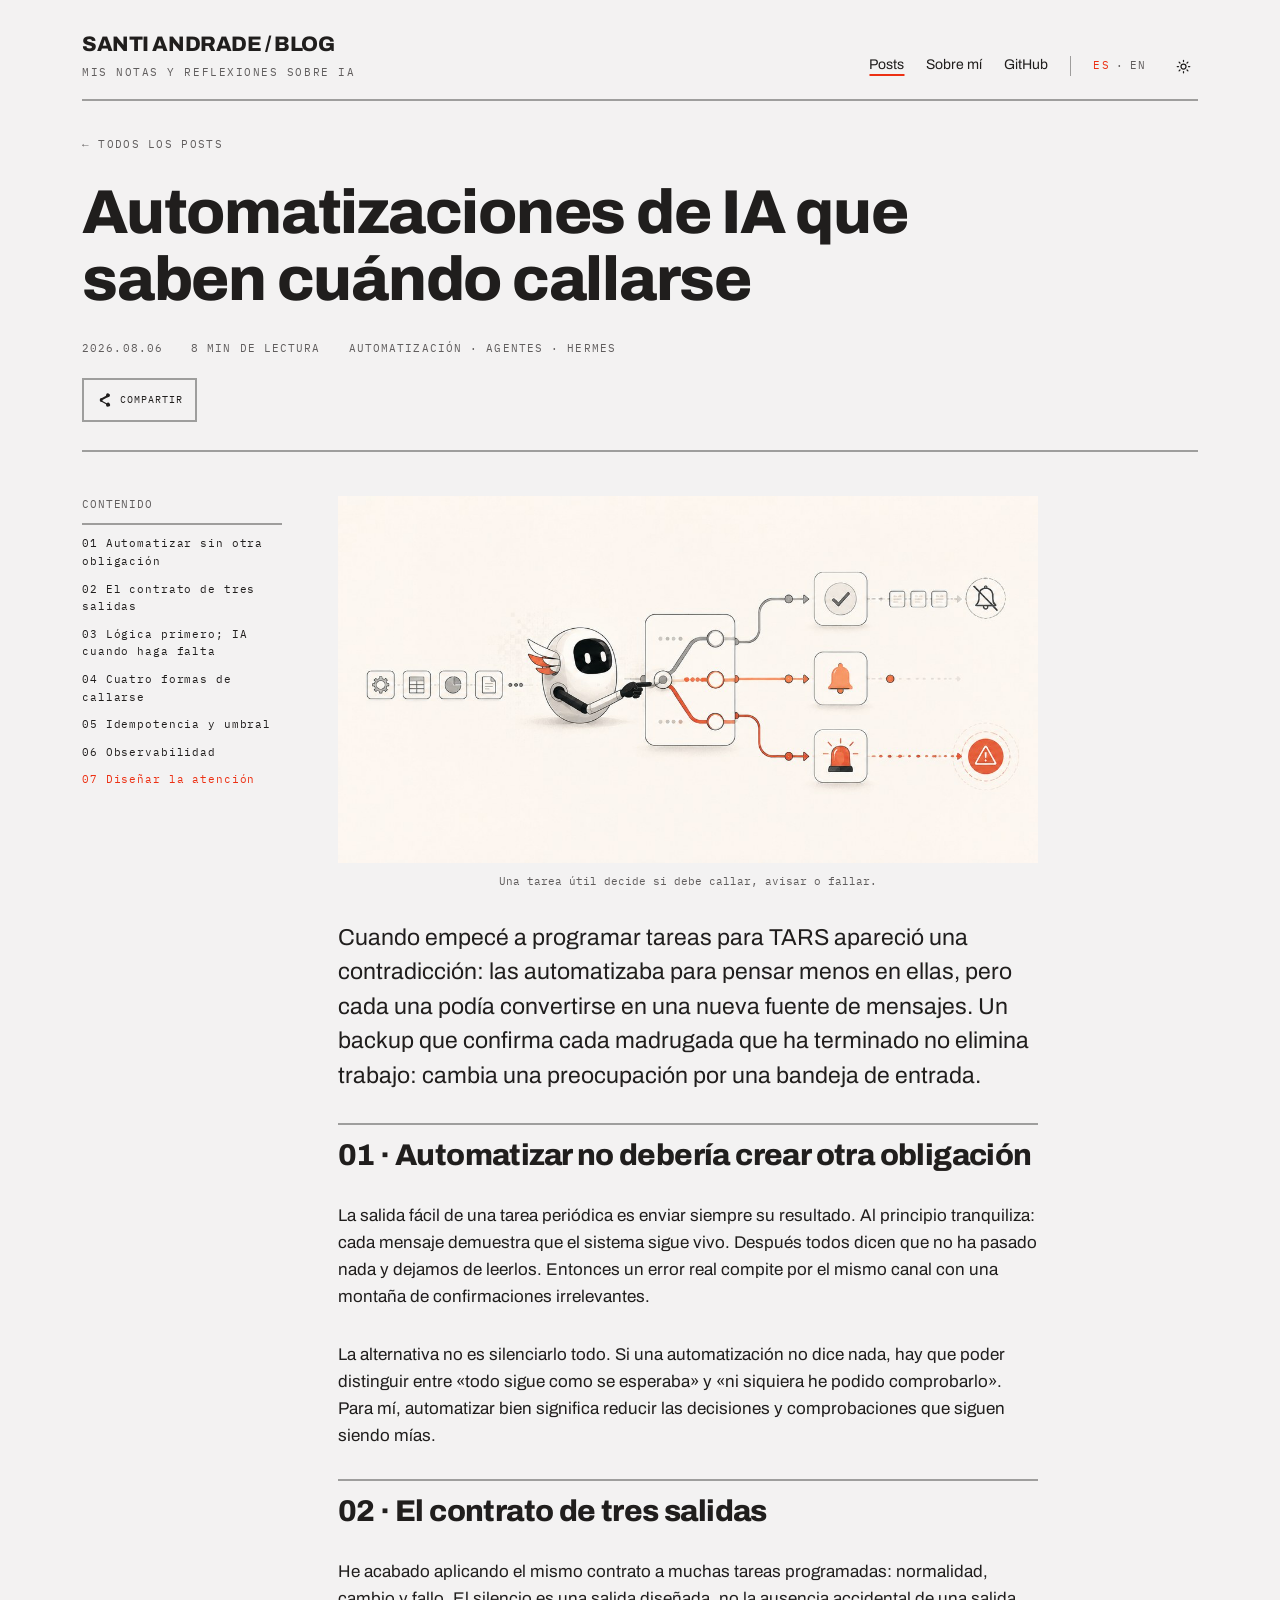
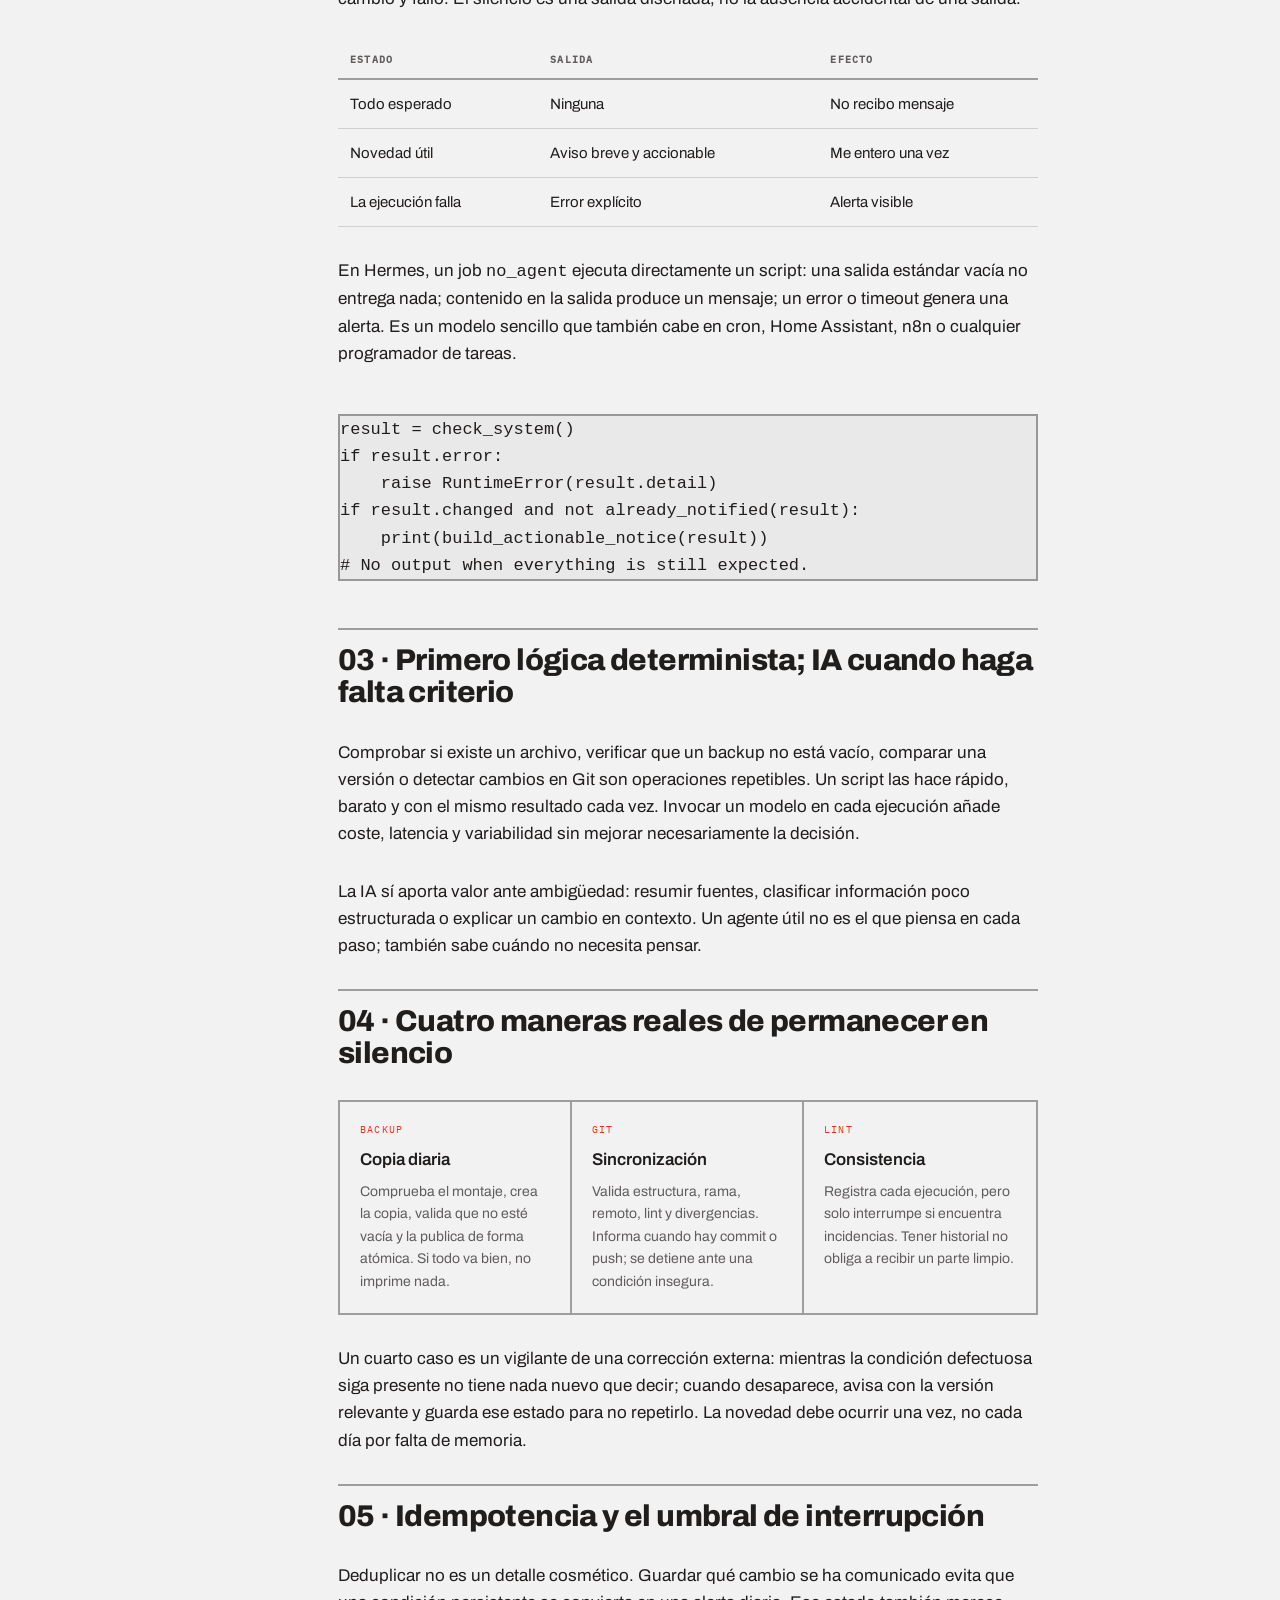
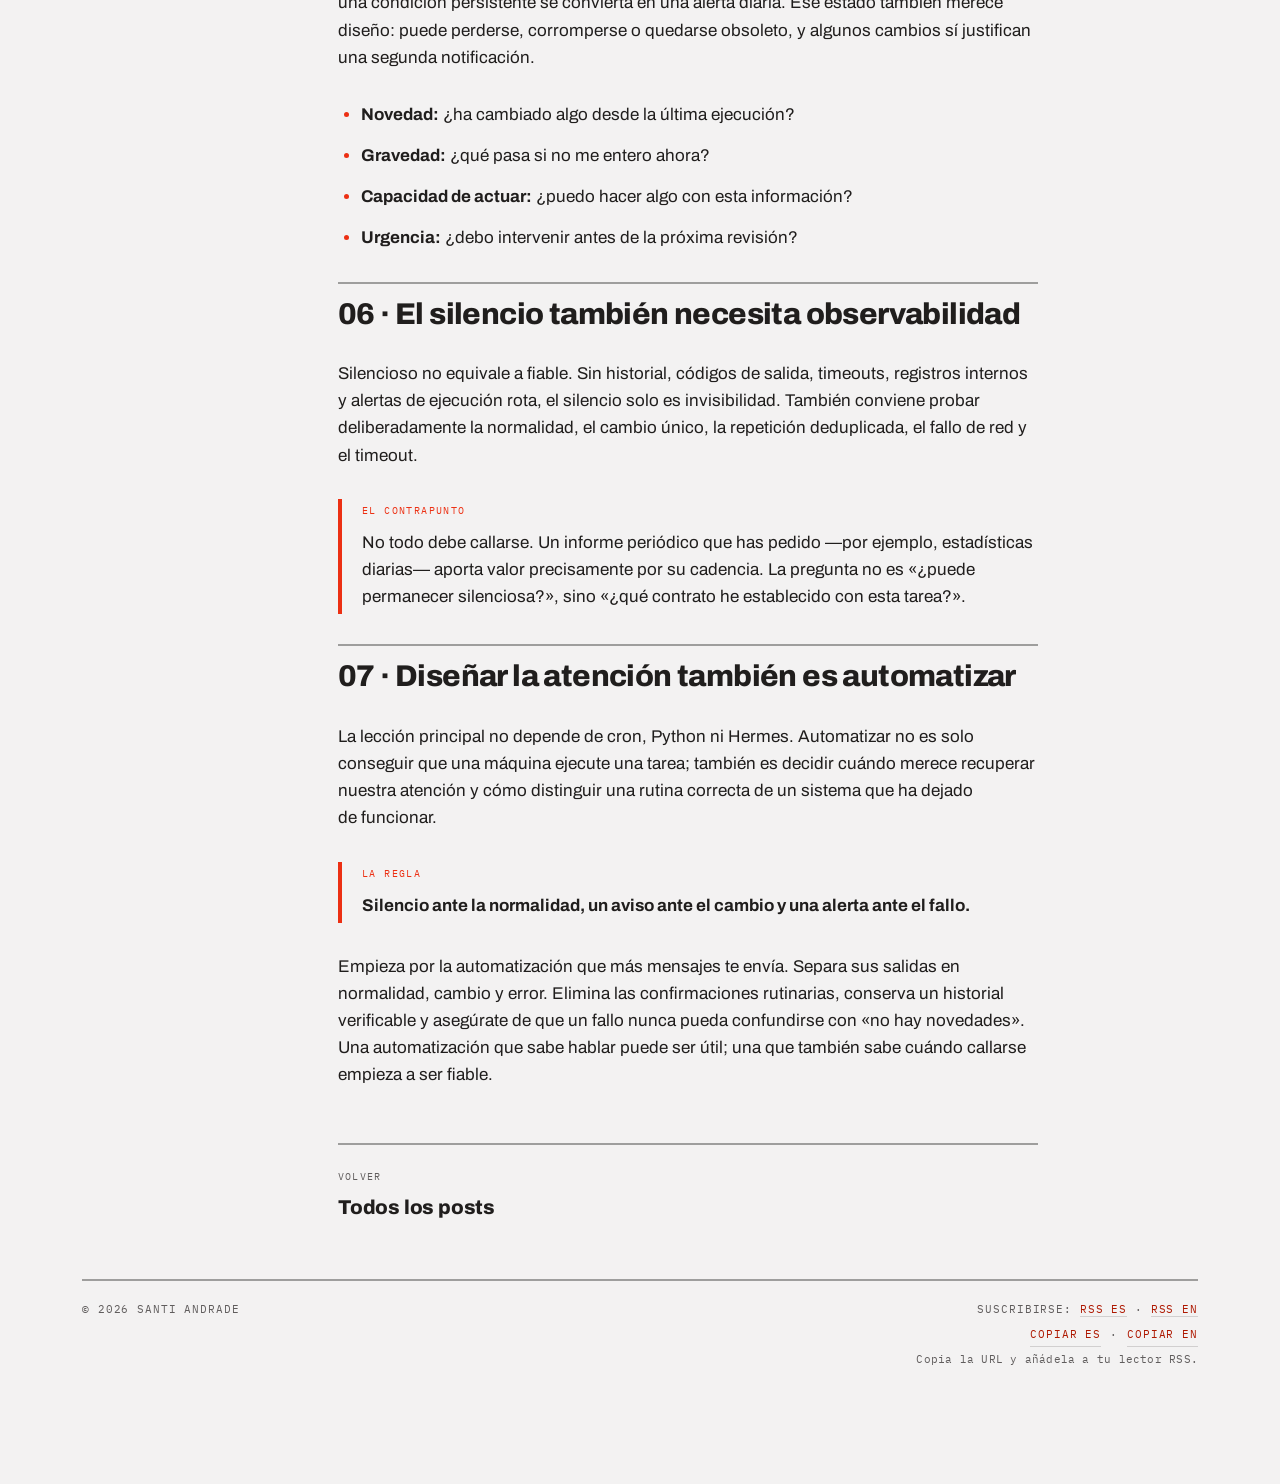
==== commit 8a6a8c7b: "feat: publicar post sobre avisos diarios desde PDF [verified]" ====
--- a/automatizaciones-ia-que-saben-cuando-callarse/index.html
+++ b/automatizaciones-ia-que-saben-cuando-callarse/index.html
@@ -60,7 +60,7 @@
         <span data-l="es">Escribo sobre lo que construyo con IA y reflexiono sobre ello. Casos de uso, herramientas, desarrollo, pensamientos...</span><span data-l="en">I write about what I build with AI and reflect on it. Use cases, tools, development, thoughts...</span>
       </p>
       <p class="hero-meta" data-post-meta>
-        <span data-l="es">3 posts · actualizado agosto 2026</span><span data-l="en">3 posts · updated August 2026</span>
+        <span data-l="es">4 posts · actualizado agosto 2026</span><span data-l="en">4 posts · updated August 2026</span>
       </p>
     </div>
   </section>
@@ -139,6 +139,7 @@
 <script src="js/data/posts/hermes-agent.js" defer></script>
 <script src="js/data/posts/segundo-cerebro-obsidian-hermes.js" defer></script>
 <script src="js/data/posts/automatizaciones-ia-que-saben-cuando-callarse.js" defer></script>
+<script src="js/data/posts/pdf-mensual-aviso-diario-automatizacion-familiar.js" defer></script>
 <!-- Cada post nuevo añade aquí su propio <script src="js/data/posts/<id>.js" defer> -->
 <script src="js/main.js" defer></script>
 <!-- Cloudflare Web Analytics --><script type='module' src='https://static.cloudflareinsights.com/beacon.min.js' data-cf-beacon='{"token": "be5500f960274573ae7186c8de15dc3d"}'></script><!-- End Cloudflare Web Analytics -->
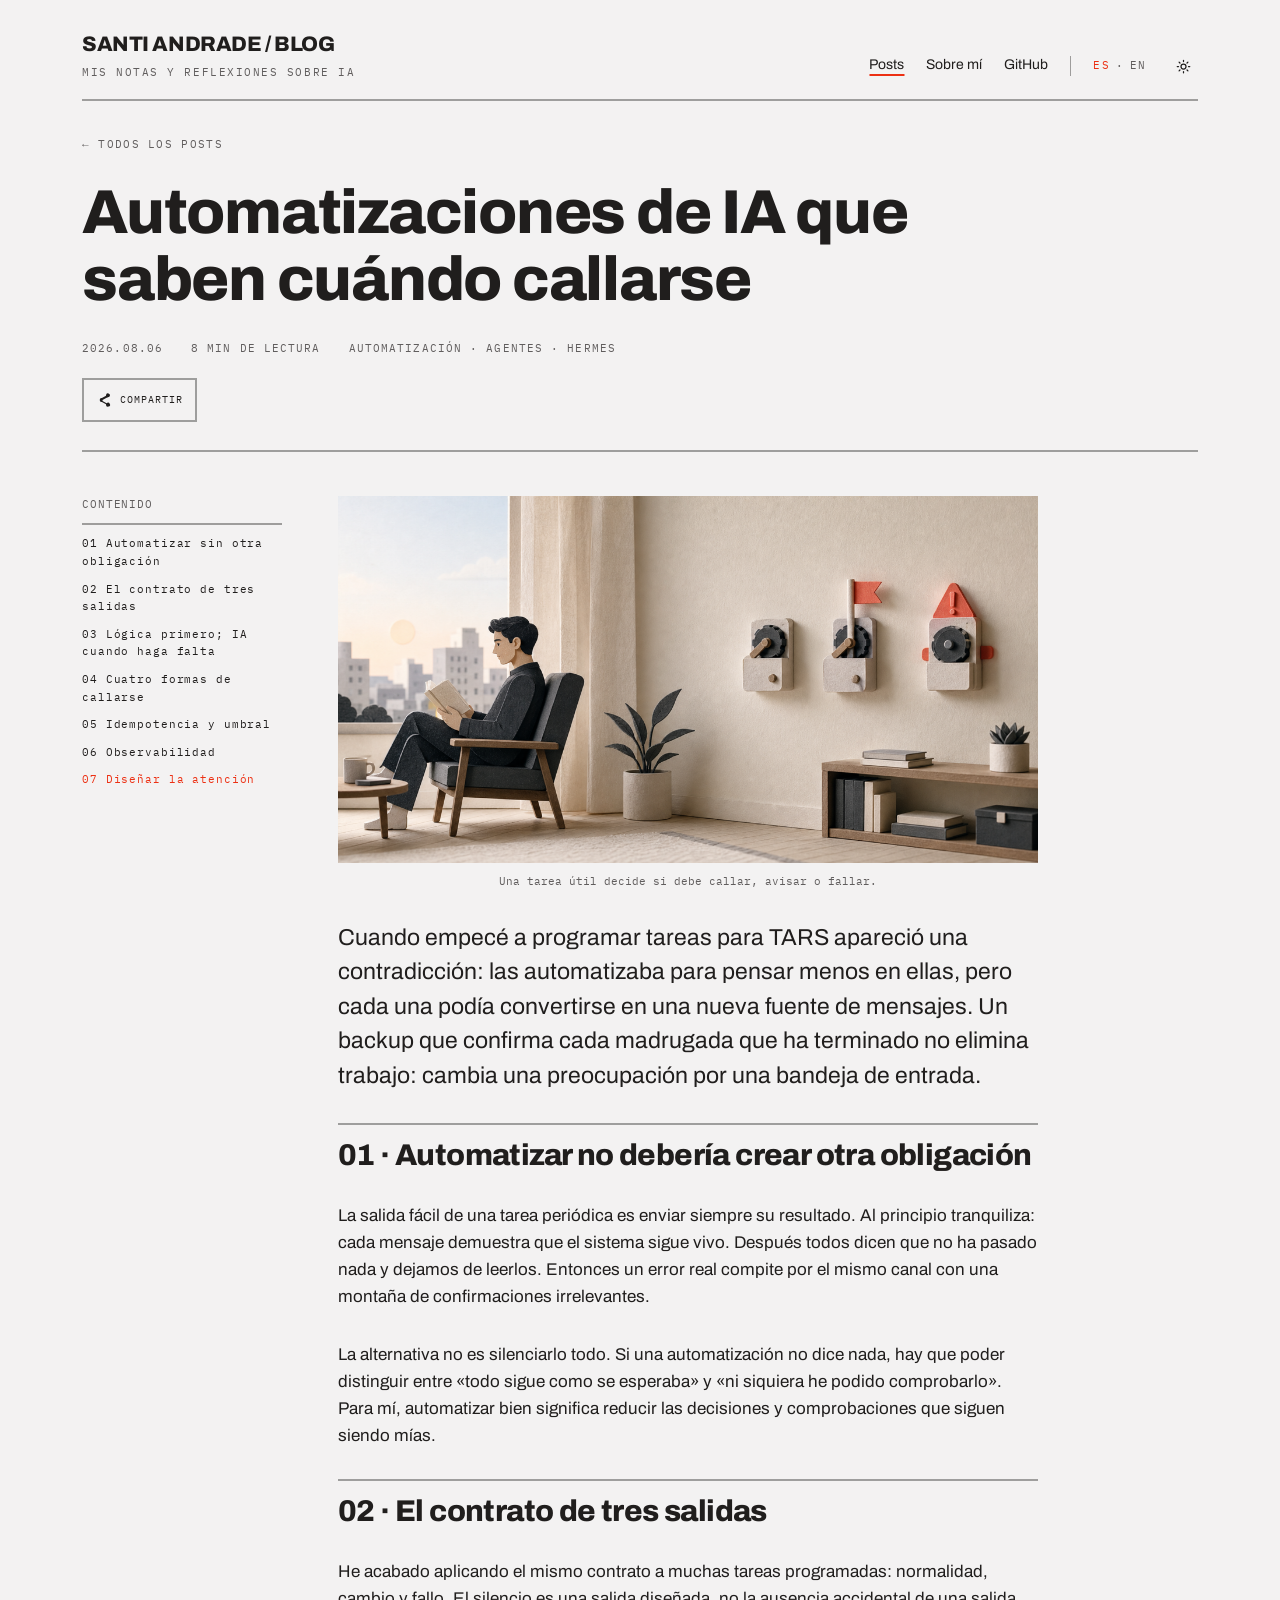
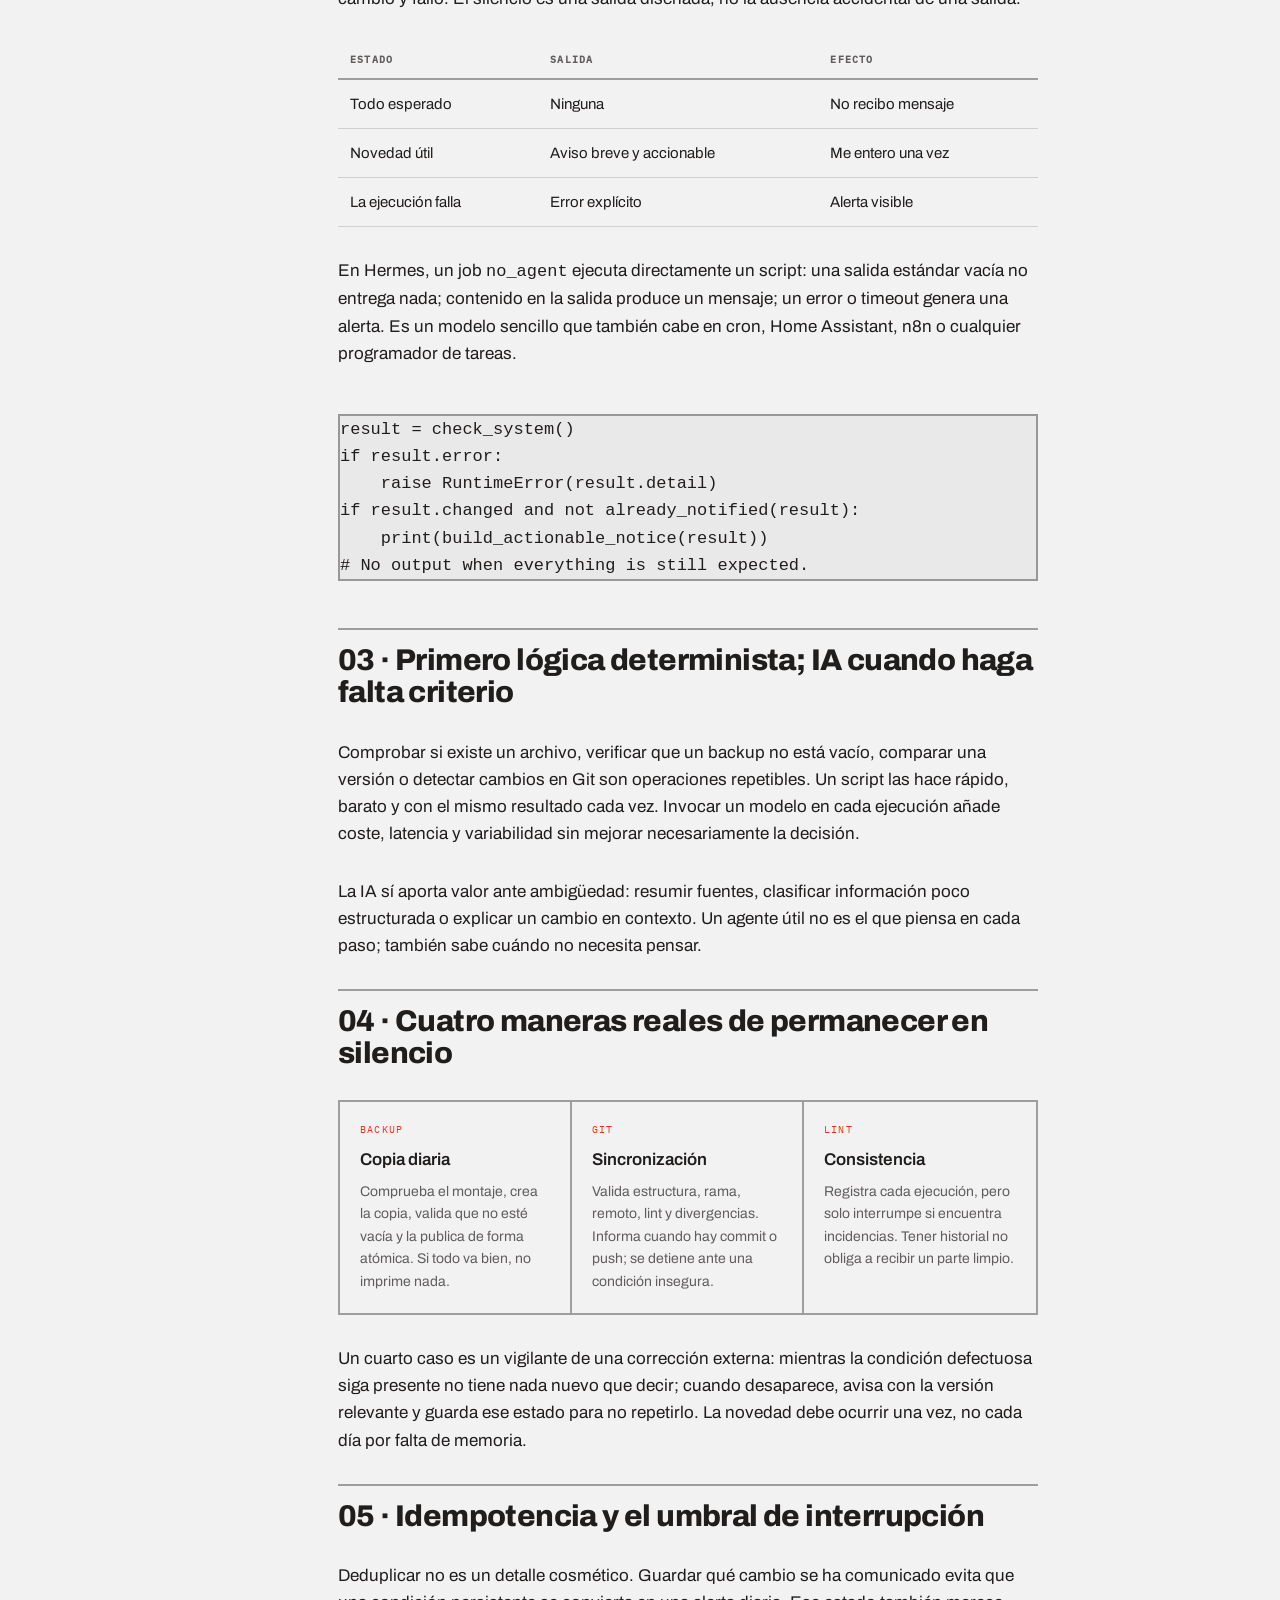
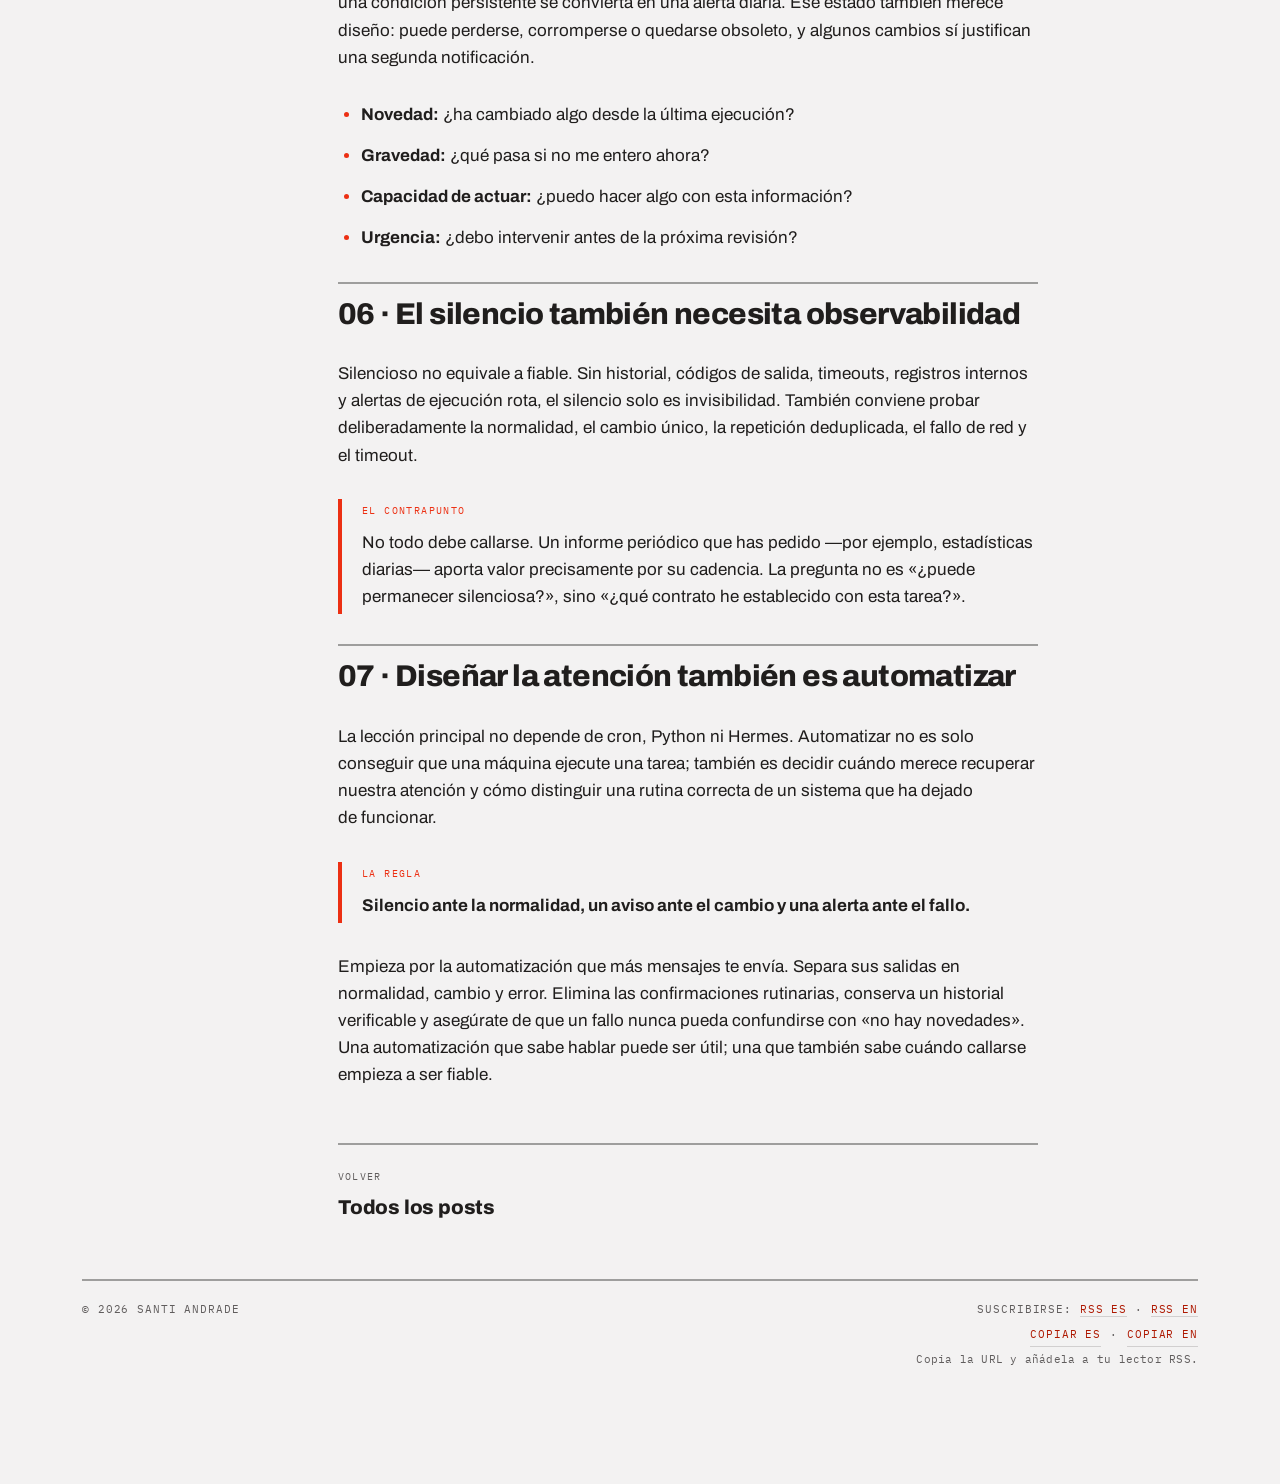
==== commit b47f0557: "[verified] fix: add social preview images" ====
--- a/automatizaciones-ia-que-saben-cuando-callarse/index.html
+++ b/automatizaciones-ia-que-saben-cuando-callarse/index.html
@@ -13,7 +13,9 @@
 <meta property="og:description" content="Una automatización útil no necesita anunciar cada éxito. Así diseño tareas que guardan silencio cuando todo funciona, avisan cuando algo cambia y nunca confunden un error con la ausencia de novedades.">
 <meta property="og:url" content="https://santiandrade.github.io/blog/automatizaciones-ia-que-saben-cuando-callarse/">
 <meta property="og:site_name" content="Santi Andrade / Blog">
-<meta name="twitter:card" content="summary">
+<meta property="og:image" content="https://santiandrade.github.io/blog/assets/posts/automatizaciones-ia-que-saben-cuando-callarse.png">
+<meta name="twitter:card" content="summary_large_image">
+<meta name="twitter:image" content="https://santiandrade.github.io/blog/assets/posts/automatizaciones-ia-que-saben-cuando-callarse.png">
 <meta name="twitter:title" content="Automatizaciones de IA que saben cuándo callarse / Santi Andrade">
 <meta name="twitter:description" content="Una automatización útil no necesita anunciar cada éxito. Así diseño tareas que guardan silencio cuando todo funciona, avisan cuando algo cambia y nunca confunden un error con la ausencia de novedades.">
 <link rel="canonical" href="https://santiandrade.github.io/blog/automatizaciones-ia-que-saben-cuando-callarse/">
